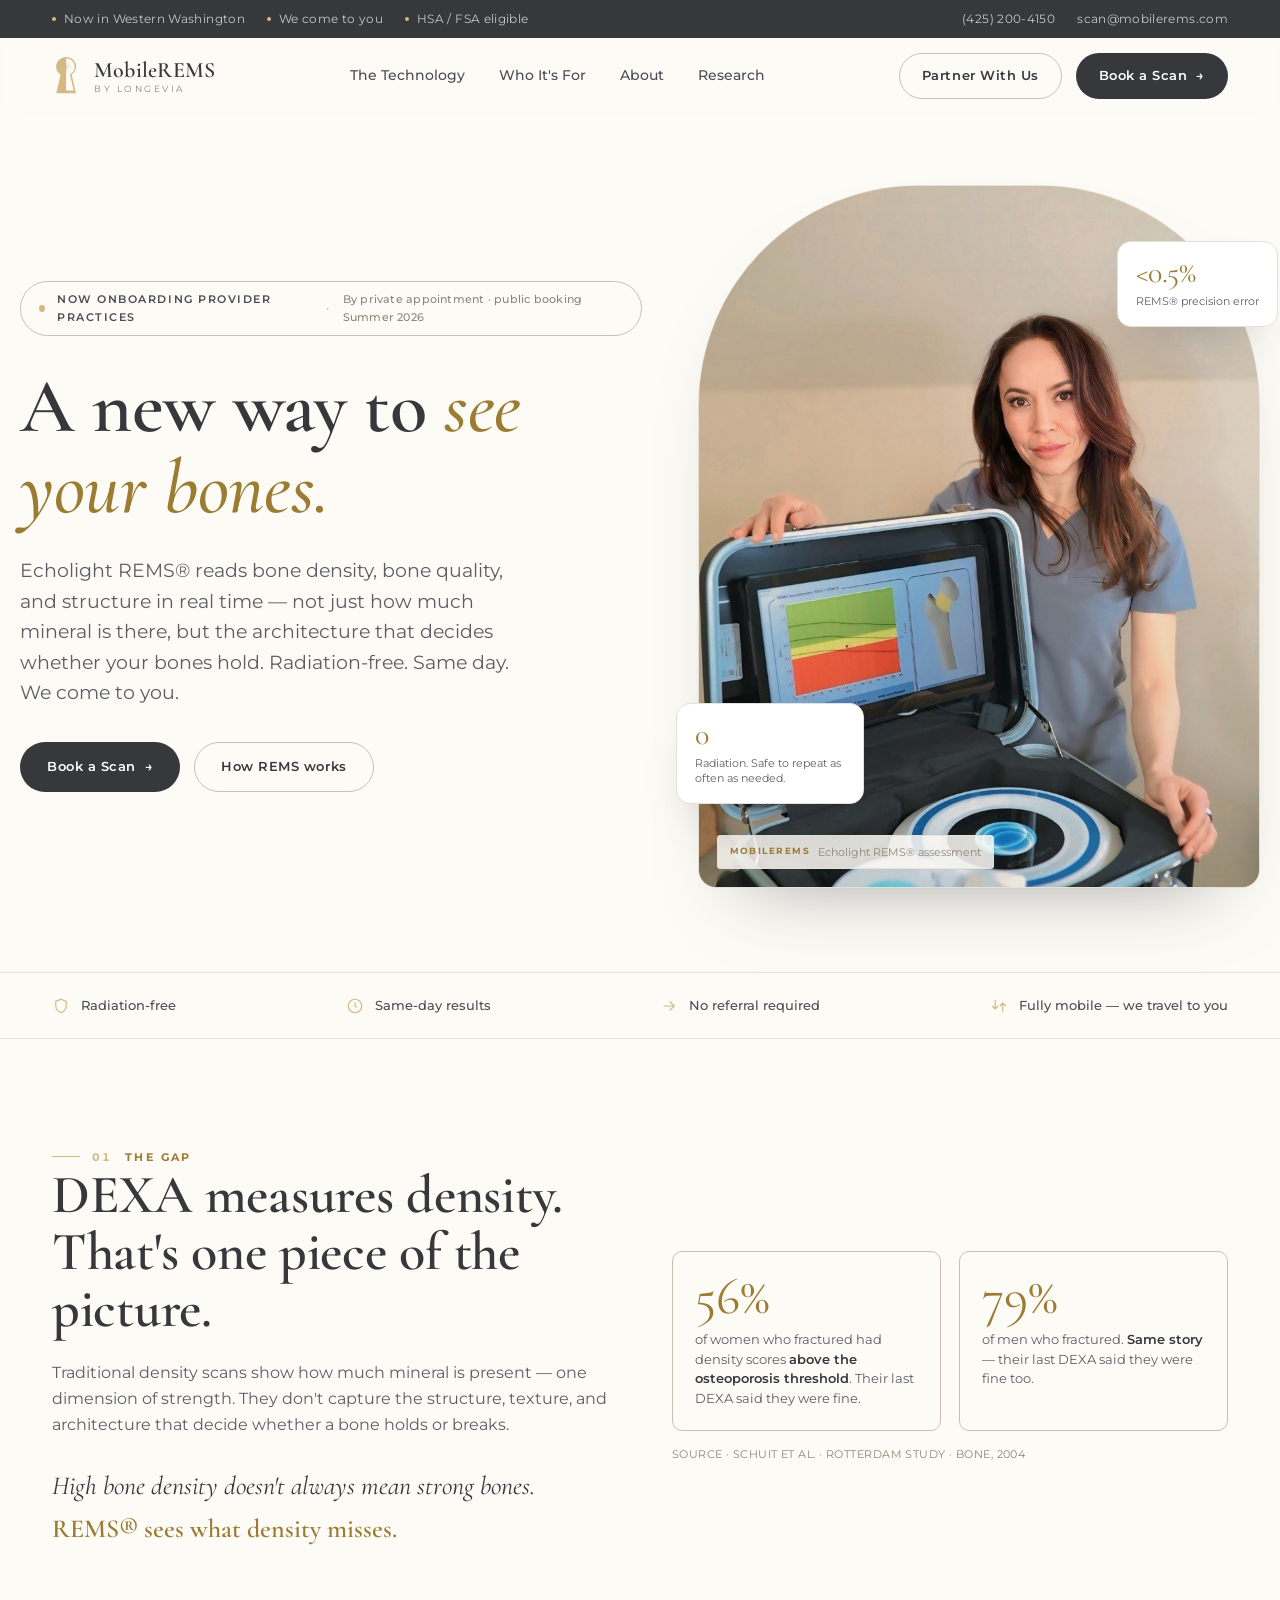
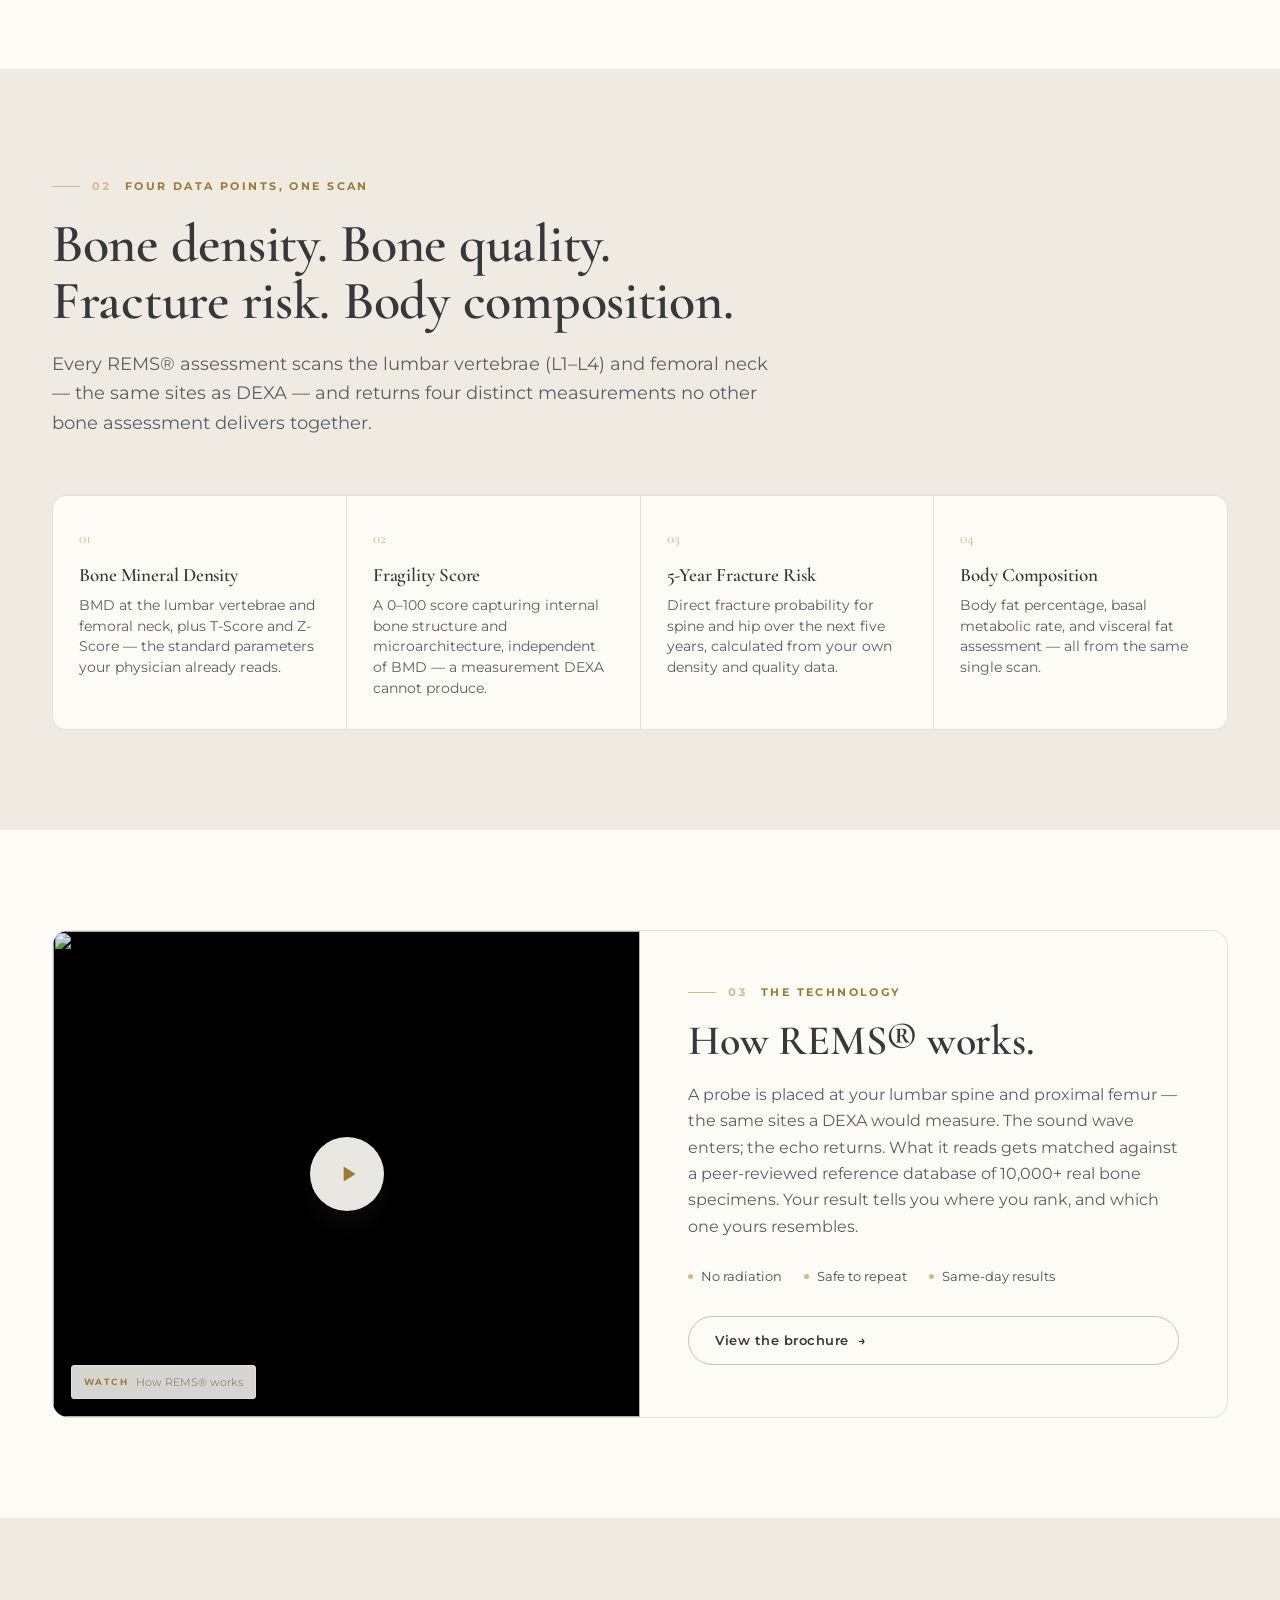
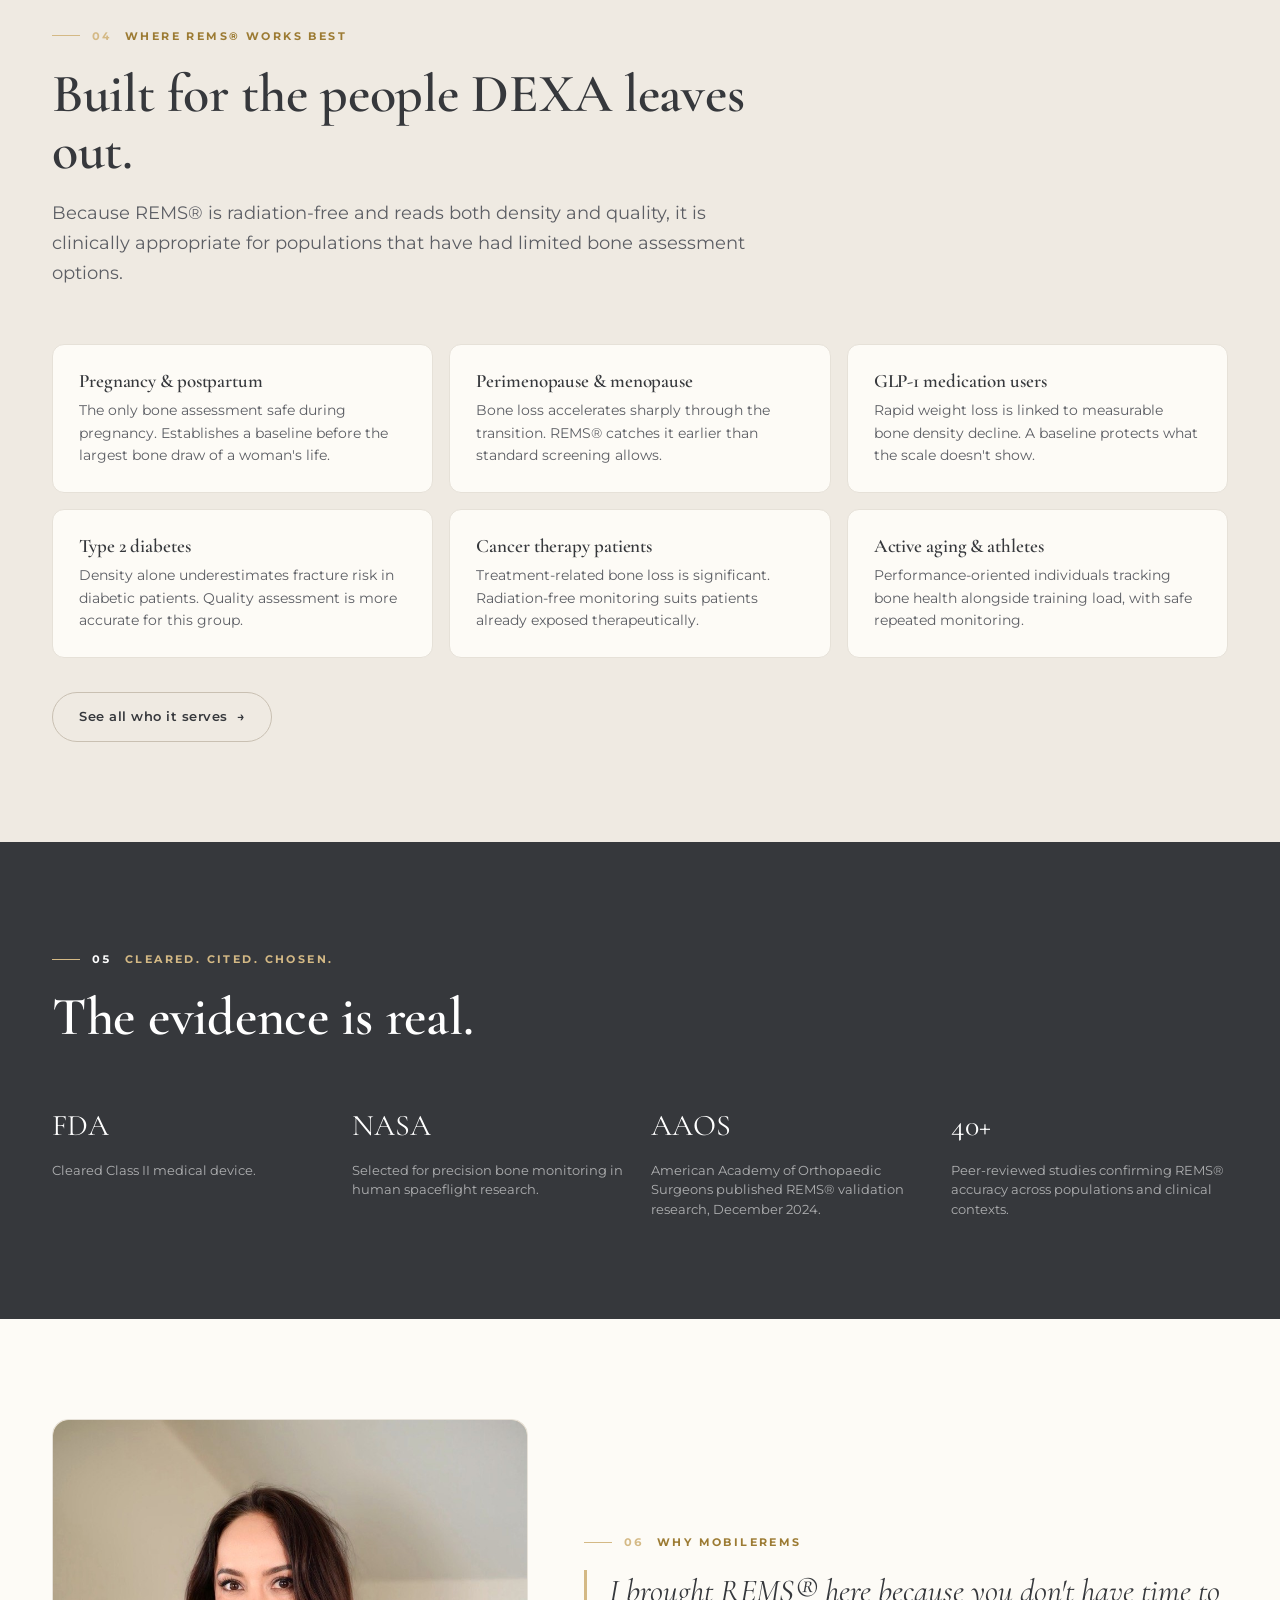
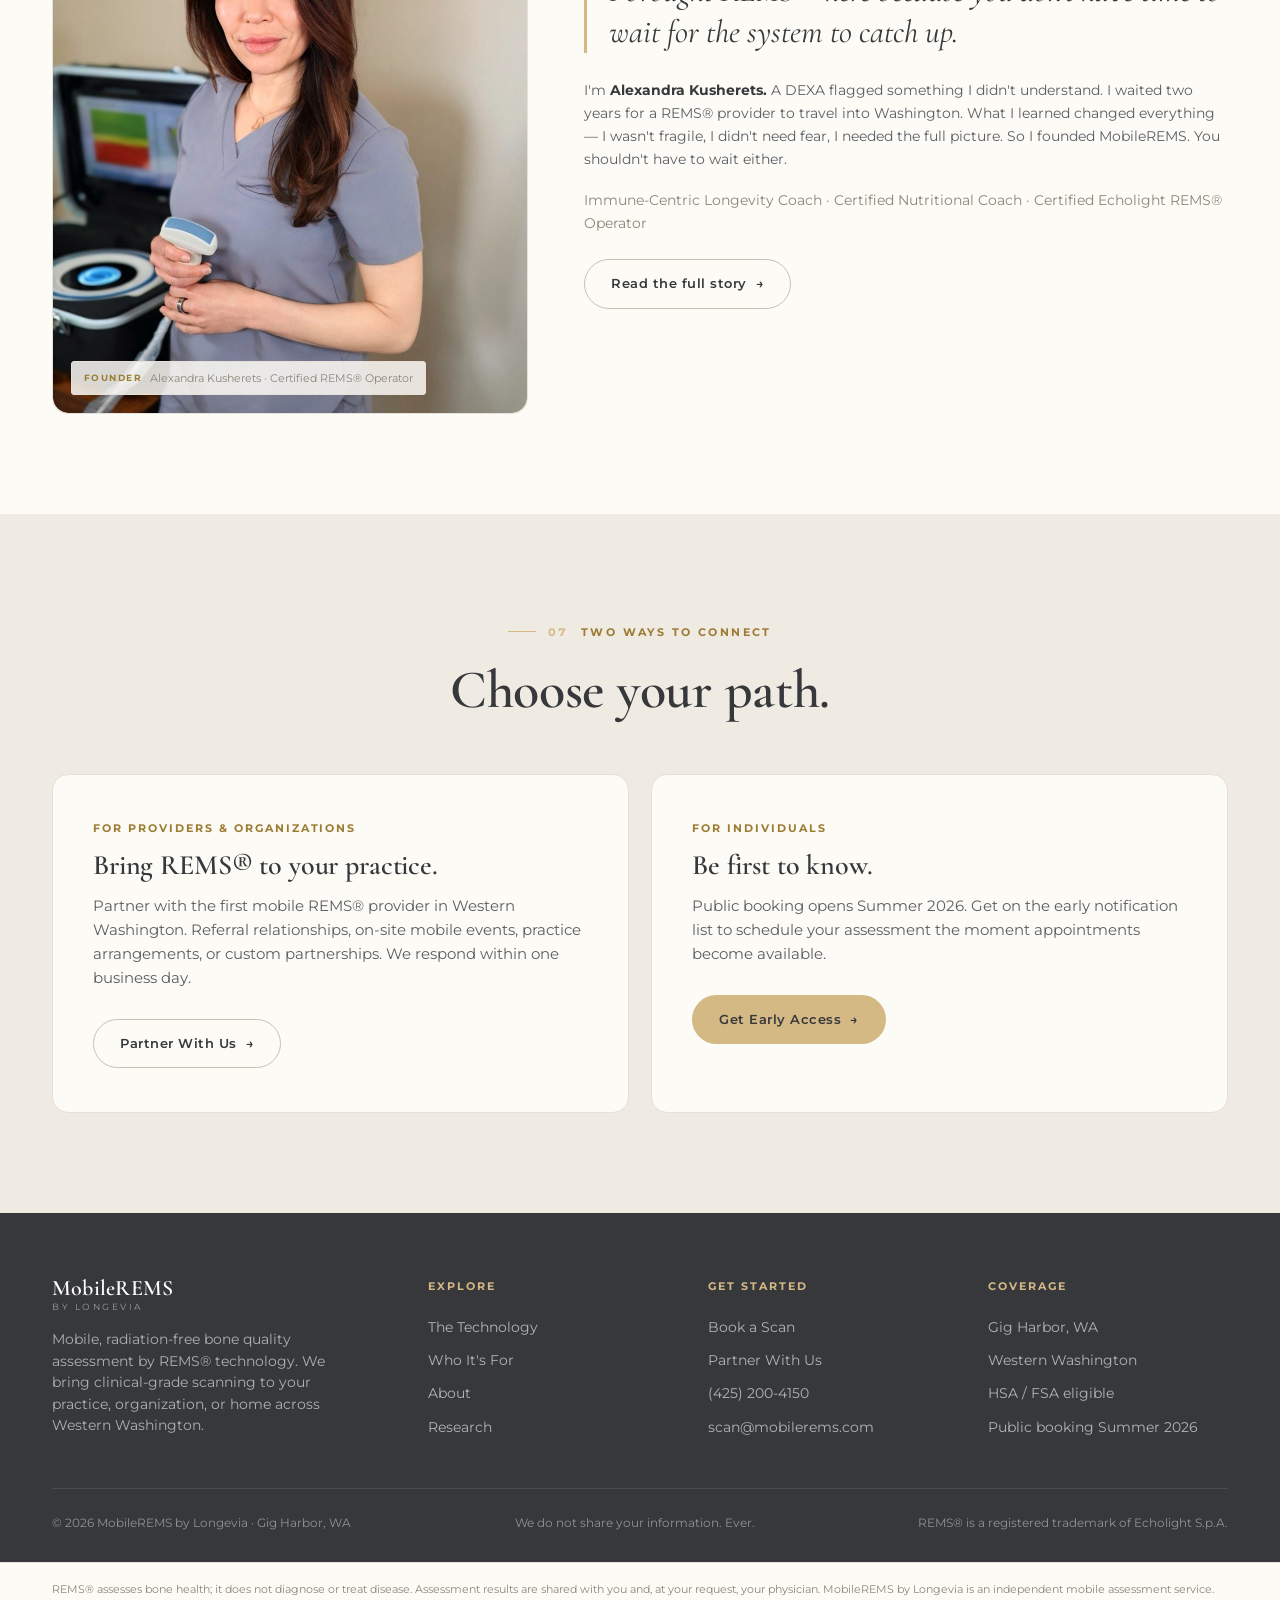
==== index.html @ e227af95 "feat(partners): loading skeleton behind the Ivorey form; assets v15 - partners.html: add a .form-loa" ====
<!DOCTYPE html>
<html lang="en">
<head>
<meta charset="UTF-8">
<meta name="viewport" content="width=device-width, initial-scale=1.0">
<title>MobileREMS by Longevia · Mobile Bone Quality Assessment · Western Washington</title>
<meta name="description" content="Mobile REMS&reg; bone quality assessment. Radiation-free, same-day results, no referral required. We come to your practice, organization, or home in Western Washington.">
<link rel="canonical" href="https://mobilerems.com/">
<meta name="theme-color" content="#FDFBF6">

<meta property="og:type" content="website">
<meta property="og:site_name" content="MobileREMS by Longevia">
<meta property="og:title" content="Know your bones before your bones tell you.">
<meta property="og:description" content="Mobile REMS&reg; bone quality assessment. Radiation-free, same-day results. Western Washington.">
<meta property="og:url" content="https://mobilerems.com/">
<meta property="og:image" content="https://mobilerems.com/og-image.jpg">

<link rel="icon" href="data:image/svg+xml,%3Csvg xmlns='http://www.w3.org/2000/svg' viewBox='0 0 32 32'%3E%3Crect width='32' height='32' rx='6' fill='%23FDFBF6'/%3E%3Cpath d='M16 7a5 5 0 0 0-2.4 9.4L12 25h8l-1.6-8.6A5 5 0 0 0 16 7z' fill='%23D4B985'/%3E%3Ccircle cx='16' cy='12' r='1.6' fill='%23FDFBF6'/%3E%3C/svg%3E">

<link rel="preconnect" href="https://fonts.googleapis.com">
<link rel="preconnect" href="https://fonts.gstatic.com" crossorigin>
<link href="https://fonts.googleapis.com/css2?family=Cormorant+Garamond:ital,wght@0,400;0,500;0,600;0,700;1,400;1,500&family=Montserrat:wght@400;500;600;700&display=swap" rel="stylesheet">

<link rel="stylesheet" href="/assets/css/styles.css?v=15">
</head>
<body>


<!-- TOP BAR -->
<div class="topbar">
  <div class="wrap">
    <div class="topbar-left">
      <span><span class="dot"></span>Now in Western Washington</span>
      <span class="extra"><span class="dot"></span>We come to you</span>
      <span class="extra"><span class="dot"></span>HSA / FSA eligible</span>
    </div>
    <div class="topbar-right">
      <a href="tel:14252004150">(425) 200-4150</a>
      <a href="mailto:scan@mobilerems.com">scan@mobilerems.com</a>
    </div>
  </div>
</div>

<!-- HEADER -->
<header class="site" id="header">
  <div class="wrap nav">
    <a class="brand" href="/" aria-label="MobileREMS by Longevia home">
      <img src="/assets/img/logo-mark.svg" alt="" width="30" height="38" />
      <span class="brand-name"><b>MobileREMS</b><small>by Longevia</small></span>
    </a>

    <nav class="nav-links" aria-label="Primary">
      <a href="/technology">The Technology</a>
      <a href="/who-its-for">Who It's For</a>
      <a href="/about">About</a>
      <a href="/research">Research</a>
    </nav>

    <div class="nav-cta">
      <a class="btn btn-ghost" href="/partners"><span class="lbl-full">Partner With Us</span><span class="lbl-short">Partner</span></a>
      <a class="btn btn-primary" href="/book">Book a Scan <span class="arr">&rarr;</span></a>
      <button class="burger" id="burger" aria-label="Open menu"><span></span></button>
    </div>
  </div>
</header>

<!-- MOBILE DRAWER -->
<div class="drawer" id="drawer">
  <div class="drawer-top">
    <span class="brand-name"><b>MobileREMS</b><small>by Longevia</small></span>
    <button class="drawer-close" id="drawer-close" aria-label="Close menu">&times;</button>
  </div>
  <a class="dl" href="/technology">The Technology</a>
  <a class="dl" href="/who-its-for">Who It's For</a>
  <a class="dl" href="/about">About</a>
  <a class="dl" href="/research">Research</a>
  <a class="btn btn-gold" href="/book">Book a Scan <span class="arr">&rarr;</span></a>
</div>

<!-- HERO -->
<section class="hero">
  <div class="wrap hero-inner">
    <div class="hero-copy">
      <span class="hero-pill">
        <span class="live"></span> Now onboarding provider practices
        <span class="sep">·</span> <span class="soft">By private appointment · public booking Summer 2026</span>
      </span>
      <h1>A new way to <span class="accent">see your bones.</span></h1>
      <p class="hero-lede">Echolight REMS&reg; reads bone density, bone quality, and structure in real time — not just how much mineral is there, but the architecture that decides whether your bones hold. Radiation-free. Same day. We come to you.</p>
      <div class="hero-actions">
        <a class="btn btn-primary" href="/book">Book a Scan <span class="arr">&rarr;</span></a>
        <a class="btn btn-ghost" href="/technology">How REMS works</a>
      </div>
    </div>

    <div class="hero-media">
      <div class="keyframe has-photo">
        <img class="hero-photo" src="/assets/img/founder-hero.jpg" alt="Alexandra Kusherets with the Echolight REMS device" />
        <span class="hero-photo-tone" aria-hidden="true"></span>
        <span class="ph-tag"><b>MobileREMS</b> Echolight REMS&reg; assessment</span>
      </div>
      <div class="hero-float top">
        <div class="n">&lt;0.5%</div>
        <div class="l">REMS&reg; precision error</div>
      </div>
      <div class="hero-float bot">
        <div class="n">0</div>
        <div class="l">Radiation. Safe to repeat as often as needed.</div>
      </div>
    </div>
  </div>
</section>

<!-- TRUST STRIP -->
<div class="trust">
  <div class="wrap">
    <div class="item"><svg viewBox="0 0 24 24" fill="none" stroke="currentColor" stroke-width="1.6"><path d="M12 3l7 3v6c0 4-3 7-7 9-4-2-7-5-7-9V6z"/></svg> Radiation-free</div>
    <div class="item"><svg viewBox="0 0 24 24" fill="none" stroke="currentColor" stroke-width="1.6"><circle cx="12" cy="12" r="9"/><path d="M12 7v5l3 2"/></svg> Same-day results</div>
    <div class="item"><svg viewBox="0 0 24 24" fill="none" stroke="currentColor" stroke-width="1.6"><path d="M5 12h14M13 6l6 6-6 6"/></svg> No referral required</div>
    <div class="item"><svg viewBox="0 0 24 24" fill="none" stroke="currentColor" stroke-width="1.6"><path d="M3 12l4 4 4-4M7 16V4M21 12l-4-4-4 4M17 8v12"/></svg> Fully mobile — we travel to you</div>
  </div>
</div>

<!-- PROBLEM -->
<section class="block">
  <div class="wrap problem-grid">
    <div class="problem-copy">
      <span class="eyebrow"><span class="num">01</span> The gap</span>
      <h2>DEXA measures density. That's one piece of the picture.</h2>
      <p>Traditional density scans show how much mineral is present — one dimension of strength. They don't capture the structure, texture, and architecture that decide whether a bone holds or breaks.</p>
      <p class="kicker">High bone density doesn't always mean strong bones. <b>REMS&reg; sees what density misses.</b></p>
    </div>
    <div>
      <div class="stat-pair">
        <div class="stat-box">
          <div class="big">56%</div>
          <div class="cap">of women who fractured had density scores <strong>above the osteoporosis threshold</strong>. Their last DEXA said they were fine.</div>
        </div>
        <div class="stat-box">
          <div class="big">79%</div>
          <div class="cap">of men who fractured. <strong>Same story</strong> — their last DEXA said they were fine too.</div>
        </div>
      </div>
      <div class="src">Source · Schuit et al. · Rotterdam Study · Bone, 2004</div>
    </div>
  </div>
</section>

<!-- WHAT IT MEASURES -->
<section class="block alt">
  <div class="wrap">
    <div class="sec-head">
      <span class="eyebrow"><span class="num">02</span> Four data points, one scan</span>
      <h2>Bone density. Bone quality. Fracture risk. Body composition.</h2>
      <p>Every REMS&reg; assessment scans the lumbar vertebrae (L1–L4) and femoral neck — the same sites as DEXA — and returns four distinct measurements no other bone assessment delivers together.</p>
    </div>
    <div class="cards">
      <div class="card"><div class="idx">01</div><h3>Bone Mineral Density</h3><p>BMD at the lumbar vertebrae and femoral neck, plus T-Score and Z-Score — the standard parameters your physician already reads.</p></div>
      <div class="card"><div class="idx">02</div><h3>Fragility Score</h3><p>A 0–100 score capturing internal bone structure and microarchitecture, independent of BMD — a measurement DEXA cannot produce.</p></div>
      <div class="card"><div class="idx">03</div><h3>5-Year Fracture Risk</h3><p>Direct fracture probability for spine and hip over the next five years, calculated from your own density and quality data.</p></div>
      <div class="card"><div class="idx">04</div><h3>Body Composition</h3><p>Body fat percentage, basal metabolic rate, and visceral fat assessment — all from the same single scan.</p></div>
    </div>
  </div>
</section>

<!-- HOW IT WORKS TEASER -->
<section class="block">
  <div class="wrap">
    <div class="teaser">
      <div class="media">
        <button class="video-facade" data-yt="JejpUNvq6Co" aria-label="Play: how REMS works (video)">
          <img src="https://i.ytimg.com/vi/JejpUNvq6Co/hqdefault.jpg" alt="" loading="lazy" />
          <span class="vf-play" aria-hidden="true"><svg viewBox="0 0 24 24" fill="currentColor"><path d="M8 5v14l11-7z"/></svg></span>
        </button>
        <span class="ph-tag"><b>Watch</b> How REMS&reg; works</span>
      </div>
      <div class="body">
        <span class="eyebrow"><span class="num">03</span> The technology</span>
        <h2>How REMS&reg; works.</h2>
        <p>A probe is placed at your lumbar spine and proximal femur — the same sites a DEXA would measure. The sound wave enters; the echo returns. What it reads gets matched against a peer-reviewed reference database of 10,000+ real bone specimens. Your result tells you where you rank, and which one yours resembles.</p>
        <div class="feat"><span>No radiation</span><span>Safe to repeat</span><span>Same-day results</span></div>
        <a class="btn btn-ghost" href="/assets/clinical-brief.pdf" target="_blank" rel="noopener">View the brochure <span class="arr">&rarr;</span></a>
      </div>
    </div>
  </div>
</section>

<!-- WHO IT'S FOR TEASER -->
<section class="block alt">
  <div class="wrap">
    <div class="sec-head">
      <span class="eyebrow"><span class="num">04</span> Where REMS&reg; works best</span>
      <h2>Built for the people DEXA leaves out.</h2>
      <p>Because REMS&reg; is radiation-free and reads both density and quality, it is clinically appropriate for populations that have had limited bone assessment options.</p>
    </div>
    <div class="aud-grid">
      <div class="aud"><h3>Pregnancy &amp; postpartum</h3><p>The only bone assessment safe during pregnancy. Establishes a baseline before the largest bone draw of a woman's life.</p></div>
      <div class="aud"><h3>Perimenopause &amp; menopause</h3><p>Bone loss accelerates sharply through the transition. REMS&reg; catches it earlier than standard screening allows.</p></div>
      <div class="aud"><h3>GLP-1 medication users</h3><p>Rapid weight loss is linked to measurable bone density decline. A baseline protects what the scale doesn't show.</p></div>
      <div class="aud"><h3>Type 2 diabetes</h3><p>Density alone underestimates fracture risk in diabetic patients. Quality assessment is more accurate for this group.</p></div>
      <div class="aud"><h3>Cancer therapy patients</h3><p>Treatment-related bone loss is significant. Radiation-free monitoring suits patients already exposed therapeutically.</p></div>
      <div class="aud"><h3>Active aging &amp; athletes</h3><p>Performance-oriented individuals tracking bone health alongside training load, with safe repeated monitoring.</p></div>
    </div>
    <div style="margin-top:34px;"><a class="btn btn-ghost" href="/who-its-for">See all who it serves <span class="arr">&rarr;</span></a></div>
  </div>
</section>

<!-- AUTHORITY -->
<section class="block dark">
  <div class="wrap">
    <div class="sec-head">
      <span class="eyebrow" style="color:var(--gold);"><span class="num" style="color:#fff;">05</span> Cleared. Cited. Chosen.</span>
      <h2>The evidence is real.</h2>
    </div>
    <div class="auth-grid">
      <div class="auth"><div class="label">FDA</div><div class="desc">Cleared Class II medical device.</div></div>
      <div class="auth"><div class="label">NASA</div><div class="desc">Selected for precision bone monitoring in human spaceflight research.</div></div>
      <div class="auth"><div class="label">AAOS</div><div class="desc">American Academy of Orthopaedic Surgeons published REMS&reg; validation research, December 2024.</div></div>
      <div class="auth"><div class="label">40+</div><div class="desc">Peer-reviewed studies confirming REMS&reg; accuracy across populations and clinical contexts.</div></div>
    </div>
  </div>
</section>

<!-- FOUNDER -->
<section class="block">
  <div class="wrap founder">
    <div class="pic">
      <img class="founder-photo" src="/assets/img/founder-probe.jpg" alt="Alexandra Kusherets holding the Echolight REMS probe" loading="lazy" />
      <span class="ph-tag"><b>Founder</b> Alexandra Kusherets &middot; Certified REMS&reg; Operator</span>
    </div>
    <div>
      <span class="eyebrow"><span class="num">06</span> Why MobileREMS</span>
      <blockquote>I brought REMS&reg; here because you don't have time to wait for the system to catch up.</blockquote>
      <p class="who">I'm <b>Alexandra Kusherets.</b> A DEXA flagged something I didn't understand. I waited two years for a REMS&reg; provider to travel into Washington. What I learned changed everything — I wasn't fragile, I didn't need fear, I needed the full picture. So I founded MobileREMS. You shouldn't have to wait either.</p>
      <p class="who" style="margin-top:18px;color:var(--muted);">Immune-Centric Longevity Coach · Certified Nutritional Coach · Certified Echolight REMS&reg; Operator</p>
      <div style="margin-top:24px;"><a class="btn btn-ghost" href="/about">Read the full story <span class="arr">&rarr;</span></a></div>
    </div>
  </div>
</section>

<!-- FINAL CTA -->
<section class="block alt">
  <div class="wrap">
    <div class="sec-head" style="text-align:center;max-width:640px;margin-left:auto;margin-right:auto;">
      <span class="eyebrow" style="justify-content:center;"><span class="num">07</span> Two ways to connect</span>
      <h2>Choose your path.</h2>
    </div>
    <div class="paths">
      <div class="path">
        <div class="pe">For providers &amp; organizations</div>
        <h3>Bring REMS&reg; to your practice.</h3>
        <p>Partner with the first mobile REMS&reg; provider in Western Washington. Referral relationships, on-site mobile events, practice arrangements, or custom partnerships. We respond within one business day.</p>
        <a class="btn btn-ghost" href="/partners">Partner With Us <span class="arr">&rarr;</span></a>
      </div>
      <div class="path">
        <div class="pe">For individuals</div>
        <h3>Be first to know.</h3>
        <p>Public booking opens Summer 2026. Get on the early notification list to schedule your assessment the moment appointments become available.</p>
        <a class="btn btn-gold" href="/book">Get Early Access <span class="arr">&rarr;</span></a>
      </div>
    </div>
  </div>
</section>

<!-- FOOTER -->
<footer class="site">
  <div class="wrap">
    <div class="foot-grid">
      <div>
        <span class="brand-name"><b>MobileREMS</b><small>by Longevia</small></span>
        <p class="foot-blurb">Mobile, radiation-free bone quality assessment by REMS&reg; technology. We bring clinical-grade scanning to your practice, organization, or home across Western Washington.</p>
      </div>
      <div class="foot-col">
        <h4>Explore</h4>
        <a href="/technology">The Technology</a>
        <a href="/who-its-for">Who It's For</a>
        <a href="/about">About</a>
        <a href="/research">Research</a>
      </div>
      <div class="foot-col">
        <h4>Get started</h4>
        <a href="/book">Book a Scan</a>
        <a href="/partners">Partner With Us</a>
        <a href="tel:14252004150">(425) 200-4150</a>
        <a href="mailto:scan@mobilerems.com">scan@mobilerems.com</a>
      </div>
      <div class="foot-col">
        <h4>Coverage</h4>
        <a>Gig Harbor, WA</a>
        <a>Western Washington</a>
        <a>HSA / FSA eligible</a>
        <a>Public booking Summer 2026</a>
      </div>
    </div>
    <div class="foot-bottom">
      <span>© 2026 MobileREMS by Longevia · Gig Harbor, WA</span>
      <span>We do not share your information. Ever.</span>
      <span>REMS® is a registered trademark of Echolight S.p.A.</span>
    </div>
  </div>
</footer>

<div class="disclaimer">
  <div class="wrap">REMS® assesses bone health; it does not diagnose or treat disease. Assessment results are shared with you and, at your request, your physician. MobileREMS by Longevia is an independent mobile assessment service.</div>
</div>

<script src="/assets/js/site.js?v=15"></script>
</body>
</html>
---- assets/css/styles.css ----
:root{
    --bg: #FDFBF6;
    --cream: #EFEAE2;
    --cream-deep: #E7E0D4;
    --charcoal: #4B4D52;
    --ink: #36383C;
    --text: #5C5E64;
    --muted: #8C8678;
    --gold: #D4B985;
    --gold-soft: #D8C9A6;
    --bronze: #9C7B33;
    --rule: #E6E1D8;
    --rule-strong: #C9C0B2;
    --sage: #E8EBE3;
    --clinical: #E5EAF0;

    --max: 1240px;
    --gutter: 32px;
    --serif: "Cormorant Garamond", Georgia, serif;
    --sans: "Proxima Nova", "Montserrat", -apple-system, BlinkMacSystemFont, sans-serif;
    --header-h: 76px;
  }

  *{ box-sizing: border-box; }
  html{ scroll-behavior: smooth; }
  body{
    margin: 0; background: var(--bg); color: var(--text);
    font-family: var(--sans); font-size: 16px; line-height: 1.65;
    -webkit-font-smoothing: antialiased; text-rendering: optimizeLegibility;
  }
  a{ color: inherit; text-decoration: none; }
  img{ display: block; max-width: 100%; }
  .wrap{ max-width: var(--max); margin: 0 auto; padding: 0 var(--gutter); }

  h1,h2,h3{ font-family: var(--serif); color: var(--ink); font-weight: 600; margin: 0; letter-spacing: -0.005em; line-height: 1.06; }
  h1{ font-size: clamp(34px, 6vw, 82px); }
  h2{ font-size: clamp(34px, 4.4vw, 54px); }
  h3{ font-size: 23px; }
  p{ margin: 0 0 18px; }

  .eyebrow{
    display: inline-flex; align-items: center; gap: 12px;
    font-family: var(--sans); font-weight: 700; font-size: 11px;
    letter-spacing: 0.22em; text-transform: uppercase; color: var(--bronze);
  }
  .eyebrow .num{ color: var(--gold); font-variant-numeric: tabular-nums; }
  .eyebrow::before{ content:""; width: 28px; height: 1px; background: var(--gold); display:inline-block; }

  /* ============ BUTTONS ============ */
  .btn{
    display: inline-flex; align-items: center; gap: 9px;
    font-family: var(--sans); font-weight: 600; font-size: 13px;
    letter-spacing: 0.04em; padding: 13px 26px; border-radius: 100px;
    border: 1px solid transparent; cursor: pointer;
    transition: all .2s ease;
  }
  .btn .arr{ transition: transform .2s ease; }
  .btn:hover .arr{ transform: translateX(3px); }
  .btn-primary{ background: var(--ink); color: #fff; }
  .btn-primary:hover{ background: var(--bronze); }
  .btn-ghost{ background: transparent; color: var(--ink); border-color: var(--rule-strong); }
  .btn-ghost:hover{ border-color: var(--ink); }
  .btn-gold{ background: var(--gold); color: var(--ink); }
  .btn-gold:hover{ background: var(--bronze); color: #fff; }

  /* ============ HEADER ============ */
  .topbar{
    background: var(--ink); color: rgba(255,255,255,.72);
    font-size: 12px; letter-spacing: .03em;
  }
  .topbar .wrap{ display: flex; justify-content: space-between; align-items: center; height: 38px; }
  .topbar-left{ display:flex; gap: 22px; align-items:center; }
  .topbar-left span{ display:flex; align-items:center; gap: 8px; }
  .topbar-left .dot{ width: 4px; height:4px; border-radius:50%; background: var(--gold); }
  .topbar-right{ display:flex; gap: 22px; }
  .topbar-right a:hover{ color:#fff; }
  @media (max-width: 860px){ .topbar-left .extra{ display:none; } }
  @media (max-width: 560px){ .topbar{ display:none; } }

  header.site{
    position: sticky; top: 0; z-index: 100;
    background: rgba(253,251,246,.82);
    backdrop-filter: blur(10px);
    border-bottom: 1px solid transparent;
    transition: border-color .25s, box-shadow .25s, background .25s;
  }
  header.site.scrolled{
    border-bottom-color: var(--rule);
    box-shadow: 0 6px 30px -18px rgba(54,56,60,.35);
  }
  .nav{ display: flex; align-items: center; justify-content: space-between; height: var(--header-h); }
  .brand{ display: flex; align-items: center; gap: 12px; }
  .brand svg{ width: 30px; height: 38px; }
  .brand img{ width: 30px; height: 38px; }
  .brand-name{ display:flex; flex-direction: column; line-height: 1; }
  .brand-name b{ font-family: var(--serif); font-weight: 600; font-size: 22px; color: var(--ink); letter-spacing: .01em; }
  .brand-name small{ font-size: 9px; letter-spacing: .28em; text-transform: uppercase; color: var(--muted); margin-top: 3px; }

  .nav-links{ display: flex; gap: 34px; }
  .nav-links a{
    font-size: 14px; font-weight: 500; color: var(--charcoal);
    position: relative; padding: 4px 0; transition: color .15s;
  }
  .nav-links a::after{
    content:""; position:absolute; left:0; bottom:-2px; width:0; height:1.5px;
    background: var(--gold); transition: width .22s ease;
  }
  .nav-links a:hover{ color: var(--ink); }
  .nav-links a:hover::after{ width: 100%; }

  .nav-cta{ display:flex; align-items:center; gap: 14px; }
  .nav-cta .btn{ padding: 11px 22px; }
  /* nav Partner button shows the full label by default; short label only swaps in on small mobile */
  .nav-cta .btn-ghost .lbl-short{ display:none; }

  .burger{ display:none; width: 42px; height: 42px; border:1px solid var(--rule-strong); border-radius: 8px; background: transparent; cursor: pointer; align-items:center; justify-content:center; }
  .burger span{ display:block; width: 18px; height: 1.5px; background: var(--ink); position: relative; }
  .burger span::before, .burger span::after{ content:""; position:absolute; left:0; width:18px; height:1.5px; background: var(--ink); transition: .2s; }
  .burger span::before{ top: -6px; } .burger span::after{ top: 6px; }

  @media (max-width: 1000px){
    .nav-links{ display:none; }
    .burger{ display:flex; }
    .nav-cta .btn-primary{ display:none; }                 /* Book a Scan moves to the drawer */
    .nav-cta .btn-ghost{ display:inline-flex; padding:8px 14px; font-size:12.5px; white-space:nowrap; } /* Partner With Us stays, compact */
  }
  @media (max-width: 380px){
    .nav-cta .btn-ghost{ padding:7px 11px; font-size:11.5px; }
    .nav-cta .btn-ghost .lbl-full{ display:none; }         /* shorten label to "Partner" on the narrowest phones */
    .nav-cta .btn-ghost .lbl-short{ display:inline; }
  }

  /* mobile drawer */
  .drawer{
    position: fixed; inset: 0; z-index: 200; background: var(--bg);
    transform: translateX(100%); transition: transform .3s ease;
    display:flex; flex-direction: column; padding: 24px var(--gutter);
  }
  .drawer.open{ transform: translateX(0); }
  .drawer-top{ display:flex; justify-content:space-between; align-items:center; margin-bottom: 40px; }
  .drawer-close{ width:42px;height:42px;border:1px solid var(--rule-strong);border-radius:8px;background:transparent;font-size:20px;color:var(--ink);cursor:pointer; }
  .drawer a.dl{ font-family: var(--serif); font-size: 32px; color: var(--ink); padding: 14px 0; border-bottom: 1px solid var(--rule); }
  .drawer .btn{ margin-top: 28px; justify-content:center; }

  /* ============ HERO ============ */
  .hero{ position: relative; overflow: hidden; }
  .hero-inner{
    display: grid; grid-template-columns: 1.05fr .95fr; gap: 56px;
    align-items: center; padding: 70px 0 84px; min-height: 72vh;
  }
  .hero-pill{
    display:inline-flex; align-items:center; gap: 12px;
    border: 1px solid var(--rule-strong); border-radius: 100px;
    padding: 8px 18px; font-size: 11px; letter-spacing: .14em; text-transform: uppercase;
    color: var(--charcoal); font-weight: 600; margin-bottom: 30px;
  }
  .hero-pill .live{ width: 7px; height:7px; border-radius:50%; background: var(--gold); box-shadow: 0 0 0 0 rgba(212,185,133,.6); animation: pulse 2.4s infinite; }
  @keyframes pulse{ 0%{box-shadow:0 0 0 0 rgba(212,185,133,.55);} 70%{box-shadow:0 0 0 9px rgba(212,185,133,0);} 100%{box-shadow:0 0 0 0 rgba(212,185,133,0);} }
  .hero-pill .sep{ color: var(--rule-strong); }
  .hero-pill .soft{ text-transform: none; letter-spacing: .02em; font-weight: 500; color: var(--muted); }

  .hero h1 .accent{ color: var(--bronze); font-style: italic; font-weight: 500; }
  .hero-lede{ font-size: 19px; line-height: 1.6; color: var(--text); max-width: 520px; margin: 28px 0 34px; }
  .hero-actions{ display:flex; gap: 14px; flex-wrap: wrap; align-items:center; }
  .hero-actions .tiny{ font-size: 12px; color: var(--muted); margin-left: 4px; }

  /* keyhole media */
  .hero-media{ position: relative; aspect-ratio: 4/5; }
  .keyframe{
    position:absolute; inset:0; border-radius: 220px 220px 18px 18px;
    overflow:hidden;
    background: radial-gradient(120% 80% at 50% 12%, #F6F1E8, var(--cream) 55%, var(--cream-deep));
    border: 1px solid var(--rule);
    box-shadow: 0 40px 80px -50px rgba(54,56,60,.5);
  }
  .keyframe::after{
    content:""; position:absolute; inset:0;
    background-image:url("data:image/svg+xml,%3Csvg xmlns='http://www.w3.org/2000/svg' viewBox='0 0 80 80'%3E%3Cfilter id='n'%3E%3CfeTurbulence type='fractalNoise' baseFrequency='0.9' numOctaves='2'/%3E%3C/filter%3E%3Crect width='80' height='80' filter='url(%23n)' opacity='0.5'/%3E%3C/svg%3E");
    opacity:.05; mix-blend-mode:multiply;
  }
  .keyframe img{ width:100%; height:100%; object-fit:cover; }
  /* founder photo hero */
  .keyframe.has-photo{
    box-shadow:
      0 40px 80px -50px rgba(54,56,60,.5),
      inset 0 0 0 1px rgba(212,185,133,.55),
      inset 0 0 70px -24px rgba(212,185,133,.45);
  }
  .keyframe .hero-photo{ width:100%; height:100%; object-fit:cover; object-position:50% 42%; display:block; }
  .hero-photo-tone{
    position:absolute; inset:0; z-index:2; pointer-events:none;
    background:linear-gradient(180deg, rgba(212,185,133,.05), rgba(54,56,60,.10));
    mix-blend-mode:multiply;
  }
  /* radiofrequency rings + keyhole watermark inside */
  .rf{ position:absolute; inset:0; display:flex; align-items:center; justify-content:center; }
  .rf svg{ width: 62%; opacity: .9; }
  .ph-tag{
    position:absolute; left: 18px; bottom: 18px; z-index: 3;
    display:inline-flex; align-items:center; gap:8px;
    background: rgba(253,251,246,.85); border:1px solid var(--rule); border-radius: 3px;
    padding: 7px 12px; font-size: 11px; color: var(--muted);
  }
  .ph-tag b{ color: var(--bronze); font-size: 9px; letter-spacing:.16em; text-transform:uppercase; font-weight: 700; }

  .hero-float{
    position:absolute; z-index: 4; background:#fff; border:1px solid var(--rule);
    border-radius: 14px; padding: 16px 18px; box-shadow: 0 24px 50px -30px rgba(54,56,60,.5);
  }
  .hero-float .n{ font-family: var(--serif); font-size: 30px; color: var(--bronze); line-height: 1; }
  .hero-float .l{ font-size: 11px; color: var(--text); margin-top: 6px; max-width: 150px; line-height: 1.4; }
  .hero-float.top{ top: 8%; right: -18px; }
  .hero-float.bot{ bottom: 12%; left: -22px; }

  @media (max-width: 980px){
    .hero-inner{ grid-template-columns: 1fr; gap: 44px; padding: 36px var(--gutter) 48px; min-height: 0; }
    .hero-media{ max-width: 420px; margin: 0 auto; width: 100%; }
    .hero-float.top{ right: 6px; } .hero-float.bot{ left: 6px; }
  }

  /* ============ TRUST STRIP ============ */
  .trust{ border-top: 1px solid var(--rule); border-bottom: 1px solid var(--rule); background: var(--bg); }
  .trust .wrap{ display:flex; justify-content: space-between; gap: 24px; padding: 22px var(--gutter); flex-wrap: wrap; }
  .trust .item{ display:flex; align-items:center; gap: 11px; font-size: 13px; font-weight: 500; color: var(--charcoal); }
  .trust .item svg{ width: 18px; height:18px; color: var(--gold); flex-shrink:0; }

  /* ============ SECTION ============ */
  section.block{ padding: 100px 0; }
  section.alt{ background: var(--cream); }
  section.dark{ background: var(--ink); color: rgba(255,255,255,.78); }
  section.dark h2, section.dark h3{ color: #fff; }
  .sec-head{ max-width: 720px; margin-bottom: 56px; }
  .sec-head h2{ margin: 20px 0 0; }
  .sec-head p{ margin-top: 20px; font-size: 18px; }

  /* problem split */
  .problem-grid{ display:grid; grid-template-columns: 1fr 1fr; gap: 64px; align-items:center; }
  .stat-pair{ display:grid; grid-template-columns: 1fr 1fr; gap: 18px; margin: 6px 0 14px; }
  .stat-box{ border:1px solid var(--rule-strong); border-radius: 10px; padding: 22px; background: var(--bg); }
  .stat-box .big{ font-family: var(--serif); font-size: 52px; color: var(--bronze); line-height: .9; }
  .stat-box .cap{ font-size: 13px; color: var(--text); margin-top: 10px; line-height: 1.5; }
  .stat-box .cap strong{ color: var(--ink); font-weight: 600; }
  .src{ font-size: 11px; letter-spacing: .04em; text-transform: uppercase; color: var(--muted); }
  .problem-copy h2{ margin-bottom: 22px; }
  .problem-copy .kicker{ font-family: var(--serif); font-size: 26px; font-style: italic; color: var(--ink); margin-top: 26px; }
  .problem-copy .kicker b{ color: var(--bronze); font-style: normal; font-weight: 600; }
  @media (max-width: 920px){ .problem-grid{ grid-template-columns: 1fr; gap: 40px; } }

  /* feature cards */
  .cards{ display:grid; grid-template-columns: repeat(4, 1fr); gap: 1px; background: var(--rule); border:1px solid var(--rule); border-radius: 14px; overflow: hidden; }
  .card{ background: var(--bg); padding: 30px 26px; }
  .card .idx{ font-family: var(--serif); font-size: 15px; color: var(--gold); }
  .card h3{ font-size: 19px; margin: 14px 0 10px; }
  .card p{ font-size: 13.5px; color: var(--text); margin: 0; line-height: 1.55; }
  section.dark .card{ background: #3F4146; }
  section.dark .card p{ color: rgba(255,255,255,.66); }
  @media (max-width: 920px){ .cards{ grid-template-columns: 1fr 1fr; } }
  @media (max-width: 560px){ .cards{ grid-template-columns: 1fr; } }

  /* teaser two-up */
  .teaser{ display:grid; grid-template-columns: 1fr 1fr; gap: 0; border:1px solid var(--rule); border-radius: 16px; overflow:hidden; }
  .teaser .media{ position:relative; min-height: 360px; background: radial-gradient(120% 90% at 30% 10%, #F4EFE6, var(--cream) 60%, var(--cream-deep)); }
  .teaser .media .rf{ opacity:.5; }
  .teaser .body{ padding: 52px 48px; display:flex; flex-direction:column; justify-content:center; }
  .teaser .body h2{ font-size: clamp(30px,3.4vw,42px); margin: 18px 0 18px; }
  .teaser .body .feat{ display:flex; gap: 22px; flex-wrap:wrap; margin: 8px 0 28px; }
  .teaser .body .feat span{ font-size: 13px; color: var(--charcoal); display:flex; align-items:center; gap:8px; }
  .teaser .body .feat span::before{ content:""; width:5px;height:5px;border-radius:50%;background:var(--gold); }
  @media (max-width: 920px){ .teaser{ grid-template-columns: 1fr; } .teaser .media{ min-height: 240px; } .teaser .body{ padding: 40px 28px; } }

  /* audience teaser grid */
  .aud-grid{ display:grid; grid-template-columns: repeat(3,1fr); gap: 16px; }
  .aud{ border:1px solid var(--rule); border-radius: 12px; padding: 26px; background: var(--bg); transition: .2s; }
  .aud:hover{ border-color: var(--gold); transform: translateY(-3px); }
  .aud h3{ font-size: 19px; margin-bottom: 8px; }
  .aud p{ font-size: 13.5px; color: var(--text); margin: 0; }
  @media (max-width: 920px){ .aud-grid{ grid-template-columns: 1fr 1fr; } }
  @media (max-width: 560px){ .aud-grid{ grid-template-columns: 1fr; } }

  /* authority */
  .auth-grid{ display:grid; grid-template-columns: repeat(4,1fr); gap: 22px; }
  .auth{ text-align:left; }
  .auth .label{ font-family: var(--serif); font-size: 30px; color:#fff; }
  .auth .desc{ font-size: 13px; color: rgba(255,255,255,.6); margin-top: 10px; line-height: 1.5; }
  @media (max-width: 720px){ .auth-grid{ grid-template-columns: 1fr 1fr; gap: 28px; } }

  /* founder */
  .founder{ display:grid; grid-template-columns: .85fr 1.15fr; gap: 56px; align-items:center; }
  .founder .pic{ position:relative; aspect-ratio: 4/5; border-radius: 16px; overflow:hidden; background: radial-gradient(120% 90% at 40% 10%, #F4EFE6, var(--cream) 60%, var(--cream-deep)); border:1px solid var(--rule); box-shadow: inset 0 0 0 1px rgba(212,185,133,.45); }
  .founder .pic .founder-photo, .about-b2c .pic .founder-photo{ position:absolute; inset:0; width:100%; height:100%; object-fit:cover; object-position:50% 28%; display:block; border-radius:inherit; }
  .founder blockquote{ font-family: var(--serif); font-size: clamp(24px,2.6vw,32px); font-style: italic; color: var(--ink); line-height: 1.3; margin: 18px 0 26px; border-left: 3px solid var(--gold); padding-left: 22px; }
  .founder .who{ font-size: 14px; color: var(--text); }
  .founder .who b{ color: var(--ink); }
  @media (max-width: 920px){ .founder{ grid-template-columns: 1fr; gap: 36px; } .founder .pic{ max-width: 360px; } }

  /* video facade (founder block — poster + click-to-load YouTube) */
  /* Poster is the YouTube auto thumb; if it ever letterboxes badly, swap the
     <img> src to /assets/img/founder-hero.jpg (vertical, on-brand). */
  .video-facade{ position:absolute; inset:0; width:100%; height:100%; padding:0; border:0; cursor:pointer; background:#000; border-radius:inherit; overflow:hidden; display:block; }
  .video-facade img{ width:100%; height:100%; object-fit:cover; display:block; opacity:.92; transition:opacity .2s ease; }
  .video-facade:hover img{ opacity:1; }
  .video-facade .vf-play{ position:absolute; left:50%; top:50%; transform:translate(-50%,-50%); width:74px; height:74px; border-radius:50%; background:rgba(253,251,246,.92); display:flex; align-items:center; justify-content:center; box-shadow:0 18px 40px -18px rgba(54,56,60,.6); transition:transform .2s ease; }
  .video-facade:hover .vf-play{ transform:translate(-50%,-50%) scale(1.06); }
  .video-facade .vf-play svg{ width:26px; height:26px; margin-left:3px; color:var(--bronze); }
  .vf-iframe{ position:absolute; inset:0; width:100%; height:100%; border:0; border-radius:inherit; }

  /* about page — B2C/B2B split */
  .about-split{ display:grid; grid-template-columns:1fr 1fr; gap:48px; align-items:start; }
  .about-b2c .pic{ position:relative; aspect-ratio:4/5; border-radius:16px; overflow:hidden; background:radial-gradient(120% 90% at 40% 10%, #F4EFE6, var(--cream) 60%, var(--cream-deep)); border:1px solid var(--rule); box-shadow: inset 0 0 0 1px rgba(212,185,133,.45); margin-bottom:4px; }
  .about-b2c blockquote{ font-family:var(--serif); font-size:clamp(22px,2.4vw,28px); font-style:italic; color:var(--ink); line-height:1.3; margin:14px 0 12px; border-left:3px solid var(--gold); padding-left:20px; }
  .about-b2c .who{ font-size:14.5px; color:var(--text); }
  .about-b2c .who b{ color:var(--ink); }
  .about-b2b{ background:var(--bg); border:1px solid var(--rule); border-radius:16px; padding:30px 30px 28px; box-shadow:0 18px 44px -34px rgba(54,56,60,.5); position:sticky; top:96px; }
  .about-b2b h3{ margin:12px 0 12px; }
  .about-b2b p{ font-size:14.5px; line-height:1.6; color:var(--text); margin:0 0 14px; }
  .about-b2b .lead-actions{ margin-top:18px; flex-wrap:wrap; gap:10px; }
  @media (max-width:980px){
    .about-split{ grid-template-columns:1fr; gap:32px; }
    .about-b2b{ position:static; }
  }

  /* final cta paths */
  .paths{ display:grid; grid-template-columns: 1fr 1fr; gap: 22px; }
  .path{ border:1px solid var(--rule); border-radius: 16px; padding: 44px 40px; background: var(--bg); }
  .path .pe{ font-size: 11px; letter-spacing:.18em; text-transform:uppercase; color: var(--bronze); font-weight:700; }
  .path h3{ font-size: 28px; margin: 14px 0 14px; }
  .path p{ font-size: 14.5px; color: var(--text); }
  .path .btn{ margin-top: 10px; }
  @media (max-width: 760px){ .paths{ grid-template-columns: 1fr; } }

  /* footer */
  footer.site{ background: var(--ink); color: rgba(255,255,255,.6); padding: 64px 0 30px; }
  .foot-grid{ display:grid; grid-template-columns: 1.4fr 1fr 1fr 1fr; gap: 40px; padding-bottom: 44px; border-bottom: 1px solid rgba(255,255,255,.1); }
  footer .brand-name b{ color:#fff; } footer .brand-name small{ color: rgba(255,255,255,.5); }
  .foot-col h4{ font-family: var(--sans); font-size: 11px; letter-spacing:.18em; text-transform:uppercase; color: var(--gold); margin: 0 0 16px; }
  .foot-col a{ display:block; font-size: 14px; color: rgba(255,255,255,.62); padding: 5px 0; }
  .foot-col a:hover{ color:#fff; }
  .foot-blurb{ font-size: 13.5px; line-height: 1.6; margin: 18px 0 0; max-width: 280px; }
  .foot-bottom{ display:flex; justify-content:space-between; gap: 16px; flex-wrap:wrap; padding-top: 24px; font-size: 12px; color: rgba(255,255,255,.45); }
  @media (max-width: 860px){ .foot-grid{ grid-template-columns: 1fr 1fr; gap: 32px; } }
  @media (max-width: 480px){ .foot-grid{ grid-template-columns: 1fr; } }

  .disclaimer{ background: var(--bg); border-top:1px solid var(--rule); }
  .disclaimer .wrap{ padding: 18px var(--gutter); font-size: 11px; color: var(--muted); line-height: 1.6; }

  /* ============ PAGE HERO (inner pages) ============ */
  .page-hero{ background: var(--cream); border-bottom: 1px solid var(--rule); }
  .page-hero .wrap{ padding: 64px var(--gutter) 56px; max-width: 900px; }
  .page-hero .eyebrow{ margin-bottom: 22px; }
  .page-hero h1{ font-size: clamp(40px, 5vw, 64px); margin: 0 0 22px; }
  .page-hero p{ font-size: 19px; line-height: 1.6; color: var(--text); max-width: 660px; margin: 0; }
  .page-hero .crumbs{ font-size: 12px; letter-spacing:.06em; color: var(--muted); margin-bottom: 24px; text-transform: uppercase; }
  .page-hero .crumbs a{ color: var(--bronze); }

  /* ============ PROVIDER HERO (partners split) ============ */
  .provider-hero{ background: var(--cream); border-bottom: 1px solid var(--rule); }
  .provider-hero-grid{
    display:grid; grid-template-columns: 1fr 1.15fr; gap: 44px; align-items:start;
    padding: 56px var(--gutter) 56px;
  }
  .provider-hero-copy .crumbs{ font-size:12px; letter-spacing:.06em; color:var(--muted); margin-bottom:20px; text-transform:uppercase; }
  .provider-hero-copy .crumbs a{ color:var(--bronze); }
  .provider-hero-copy .eyebrow{ margin-bottom:18px; }
  .provider-hero-copy h1{ font-size:clamp(32px,3.6vw,52px); margin:0 0 20px; }
  .provider-hero-copy p{ font-size:16px; line-height:1.6; color:var(--text); margin:0 0 14px; }
  .provider-hero-form .form-card{ margin:0; }
  .provider-hero-form .form-card.wide{ max-width:none; }
  @media (max-width:980px){
    .provider-hero-grid{ grid-template-columns:1fr; gap:36px; padding:40px var(--gutter); }
  }
  @media (max-width:560px){
    .provider-hero-grid{ padding:32px var(--gutter); gap:28px; }
    .provider-hero-copy h1{ font-size:30px; }
    .provider-hero-form .form-card.wide{ padding:18px; }
  }

  /* ============ PROSE / SPLIT ============ */
  .split{ display:grid; grid-template-columns: 1fr 1fr; gap: 60px; align-items:center; }
  .split.media-right{ grid-template-columns: 1.05fr .95fr; }
  .split .prose p{ font-size: 16.5px; color: var(--text); }
  .split .media-ph{ position:relative; aspect-ratio: 4/3; border-radius: 14px; overflow:hidden; background: radial-gradient(120% 90% at 35% 10%, #F4EFE6, var(--cream) 60%, var(--cream-deep)); border:1px solid var(--rule); }
  .split .media-ph .rf{ opacity:.5; }
  @media (max-width: 920px){ .split, .split.media-right{ grid-template-columns: 1fr; gap: 36px; } }

  .feat-inline{ display:flex; gap: 26px; flex-wrap:wrap; margin: 22px 0 0; }
  .feat-inline span{ font-size: 13px; color: var(--charcoal); display:flex; align-items:center; gap:8px; font-weight:500; }
  .feat-inline span::before{ content:""; width:6px;height:6px;border-radius:50%;background:var(--gold); }

  /* ============ BENEFITS (3-col, up to 9) ============ */
  .ben-grid{ display:grid; grid-template-columns: repeat(3,1fr); gap: 1px; background: var(--rule); border:1px solid var(--rule); border-radius:14px; overflow:hidden; }
  .ben{ background: var(--bg); padding: 30px 28px; }
  .ben .ic{ width:34px;height:34px;color:var(--gold);margin-bottom:16px; }
  .ben h3{ font-size:19px; margin:0 0 10px; }
  .ben p{ font-size:13.5px; color:var(--text); margin:0; line-height:1.55; }
  @media (max-width: 900px){ .ben-grid{ grid-template-columns: 1fr 1fr; } }
  @media (max-width: 560px){ .ben-grid{ grid-template-columns: 1fr; } }

  /* ============ COMPARISON TABLE ============ */
  .cmp{ border:1px solid var(--rule); border-radius:14px; overflow:hidden; }
  .cmp-row{ display:grid; grid-template-columns: 1.2fr 1fr 1fr; }
  .cmp-row + .cmp-row{ border-top:1px solid var(--rule); }
  .cmp-row > div{ padding: 20px 24px; font-size: 14px; }
  .cmp-row .lbl{ font-weight:600; color: var(--ink); background: var(--bg); }
  .cmp-row .dexa{ color: var(--muted); background: var(--bg); }
  .cmp-row .rems{ color: var(--ink); background: #FAF6EE; border-left:2px solid var(--gold); }
  .cmp-head > div{ font-family: var(--sans); font-weight:700; font-size:12px; letter-spacing:.12em; text-transform:uppercase; }
  .cmp-head .rems{ color: var(--bronze); }
  .cmp-head .dexa{ color: var(--muted); }
  @media (max-width: 720px){ .cmp-row{ grid-template-columns: 1fr; } .cmp-row > div{ padding:14px 20px; } .cmp-row .lbl{ padding-bottom:4px; } .cmp-head{ display:none; } .cmp-row .dexa::before{ content:"DEXA — "; font-weight:700; color:var(--muted); } .cmp-row .rems::before{ content:"REMS\00ae  — "; font-weight:700; color:var(--bronze); } }

  /* ============ VERTICALS (partners) ============ */
  .verts{ display:grid; grid-template-columns: repeat(3,1fr); gap: 20px; }
  .vert{ border:1px solid var(--rule); border-radius:14px; padding: 36px 30px; background: var(--bg); }
  .vert .pe{ font-size:11px; letter-spacing:.16em; text-transform:uppercase; color:var(--bronze); font-weight:700; }
  .vert h3{ font-size:24px; margin:14px 0 8px; }
  .vert .tag{ font-family: var(--serif); font-style:italic; font-size:18px; color:var(--ink); margin-bottom:18px; }
  .vert ul{ margin:0; padding:0; list-style:none; }
  .vert li{ font-size:13.5px; color:var(--text); line-height:1.5; padding:10px 0 10px 20px; position:relative; border-top:1px solid var(--rule); }
  .vert li::before{ content:""; position:absolute; left:0; top:16px; width:6px;height:6px;border-radius:50%;background:var(--gold); }
  @media (max-width: 920px){ .verts{ grid-template-columns:1fr; } }

  /* ============ FORMS ============ */
  .form-card{ max-width: 620px; border:1px solid var(--rule); border-radius:16px; padding: 44px; background: var(--bg); }
  .form-card.wide{ max-width: 760px; }
  .hp-field{ position:absolute; left:-9999px; }
  .field{ margin-bottom: 18px; }
  .field label{ display:block; font-size:13px; font-weight:600; color:var(--ink); margin-bottom:7px; }
  .field .req{ color: var(--bronze); }
  .field input, .field select, .field textarea{
    width:100%; font-family: var(--sans); font-size:15px; color:var(--ink);
    padding:12px 14px; border:1px solid var(--rule-strong); border-radius:8px; background:#fff;
    transition: border-color .15s;
  }
  .field input:focus, .field select:focus, .field textarea:focus{ outline:none; border-color: var(--gold); }
  .field textarea{ resize:vertical; min-height:84px; }
  .form-row{ display:grid; grid-template-columns:1fr 1fr; gap:16px; }
  @media (max-width:560px){ .form-row{ grid-template-columns:1fr; } }
  .form-submit{ width:100%; justify-content:center; margin-top:6px; padding:15px; font-size:14px; }
  .form-privacy{ font-size:12px; color:var(--muted); text-align:center; margin:14px 0 0; }
  .form-success{ text-align:center; padding:20px 4px; }
  .form-success .mark{ width:60px;height:60px;margin:0 auto 22px;border-radius:50%;display:flex;align-items:center;justify-content:center;color:var(--bronze);background:radial-gradient(circle at 50% 40%,#F4ECDB,var(--cream));border:1px solid var(--gold); }
  .form-error{ font-size:13px;color:#9a3b2e;background:#F7EAE6;border:1px solid #E4C4BC;border-radius:8px;padding:11px 14px;margin:0 0 16px; }

  /* ============ YOUTUBE ============ */
  .videos{ display:grid; grid-template-columns:1fr 1fr; gap:22px; }
  .video{ position:relative; aspect-ratio:16/9; border-radius:14px; overflow:hidden; border:1px solid var(--rule); background:#000; }
  .video iframe{ width:100%; height:100%; border:0; }
  @media (max-width:720px){ .videos{ grid-template-columns:1fr; } }

  /* ============ RESEARCH LIST ============ */
  .pub-list{ border:1px solid var(--rule); border-radius:14px; overflow:hidden; }
  .pub{ display:block; padding:22px 26px; background:var(--bg); }
  .pub + .pub{ border-top:1px solid var(--rule); }
  .pub:hover{ background:#FAF6EE; }
  .pub .au{ font-weight:600; color:var(--ink); font-size:15px; }
  .pub .ti{ color:var(--text); font-size:14px; }
  .pub .jr{ font-style:italic; color:var(--muted); font-size:13px; }
  .research-empty{ border:1px dashed var(--rule-strong); border-radius:14px; padding:40px; text-align:center; color:var(--muted); font-size:14px; background:var(--bg); }

  /* ============ BRAND BLOCK (about) ============ */
  .brandblock{ background: var(--cream); border-radius:16px; padding:48px; display:grid; grid-template-columns:auto 1fr; gap:40px; align-items:center; }
  .brandblock .mark{ width:150px;height:auto;flex-shrink:0; }
  .brandblock h3{ font-size:28px; margin:0 0 14px; }
  .brandblock p{ font-size:15.5px; color:var(--text); margin:0 0 12px; }
  @media (max-width:680px){ .brandblock{ grid-template-columns:1fr; padding:32px; gap:24px; text-align:center; } .brandblock .mark{ margin:0 auto; } }

  /* ============ DOWNLOAD CTA ============ */
  .dl-cta{ display:flex; align-items:center; justify-content:space-between; gap:24px; flex-wrap:wrap; border:1px solid var(--rule); border-radius:14px; padding:28px 34px; background:var(--bg); }
  .dl-cta .t{ font-family:var(--serif); font-size:22px; color:var(--ink); }
  .dl-cta .s{ font-size:13.5px; color:var(--muted); margin-top:4px; }

  /* active nav state */
  .nav-links a.active{ color: var(--ink); }
  .nav-links a.active::after{ width:100%; }

  /* page utilities */
  .lead-actions{ display:flex; gap:14px; flex-wrap:wrap; margin-top:30px; }
  .center-narrow{ max-width:680px; margin:0 auto; text-align:center; }

/* Ivorey / GoHighLevel embedded forms */
.ghl-embed{display:block;width:100%;border:none;background:transparent;}
.form-card .ghl-embed{min-height:480px;}
.form-card.wide .ghl-embed{min-height:620px;}

/* loading skeleton behind the Ivorey form (hidden once it loads) */
.form-card.is-loading{ position:relative; }
.form-card .ghl-embed{ position:relative; z-index:2; background:transparent; }
.form-loading{
  position:absolute; inset:0; z-index:1; padding:8px 4px;
  display:flex; flex-direction:column; gap:22px; justify-content:flex-start;
  pointer-events:none;
}
.form-loading .fl-row{ display:flex; flex-direction:column; gap:10px; }
.form-loading .fl-label{ width:38%; height:12px; border-radius:4px; }
.form-loading .fl-input{ width:100%; height:44px; border-radius:8px; }
.form-loading .fl-label, .form-loading .fl-input{
  background:linear-gradient(90deg, var(--cream) 25%, #f3eee4 37%, var(--cream) 63%);
  background-size:400% 100%; animation:flShimmer 1.4s ease infinite;
}
.form-loading .fl-note{ margin-top:6px; font-size:13px; color:var(--muted); text-align:center; }
@keyframes flShimmer{ 0%{ background-position:100% 0; } 100%{ background-position:0 0; } }
.form-card:not(.is-loading) .form-loading{ display:none; }
@media (prefers-reduced-motion: reduce){ .form-loading .fl-label,.form-loading .fl-input{ animation:none; } }

/* credentials panel (provider hero, left column) */
.cred-panel{
  margin-top:30px; padding:22px 24px;
  background:var(--bg); border:1px solid var(--rule); border-radius:14px;
  box-shadow:0 18px 44px -34px rgba(54,56,60,.5);
}
.cred-panel .cred-title{
  margin:0 0 14px; font-size:11px; letter-spacing:.16em; text-transform:uppercase; color:var(--bronze);
}
.cred-list{ list-style:none; margin:0; padding:0; display:grid; gap:11px; }
.cred-list li{ display:flex; align-items:flex-start; gap:11px; font-size:14.5px; line-height:1.4; color:var(--ink); }
.cred-list svg{ flex:0 0 auto; width:18px; height:18px; margin-top:1px; color:var(--gold); }
.cred-list b{ font-weight:600; }
@media (max-width:560px){ .cred-panel{ padding:18px 18px; } .cred-list li{ font-size:14px; } }

/* ============================================================
   Mobile polish (audit). Phone-first refinements.
   ============================================================ */
@media (max-width:560px){
  :root{ --gutter:20px; }
  section.block{ padding:56px 0; }
  .sec-head{ margin-bottom:36px; }
  .page-hero .wrap{ padding:40px var(--gutter) 36px; }
  .form-card, .form-card.wide{ padding:22px; }
  .hero-float{ position:static; display:inline-block; margin:10px 8px 0 0; }
}
@media (max-width:480px){
  .hero-float{ display:none; }
}
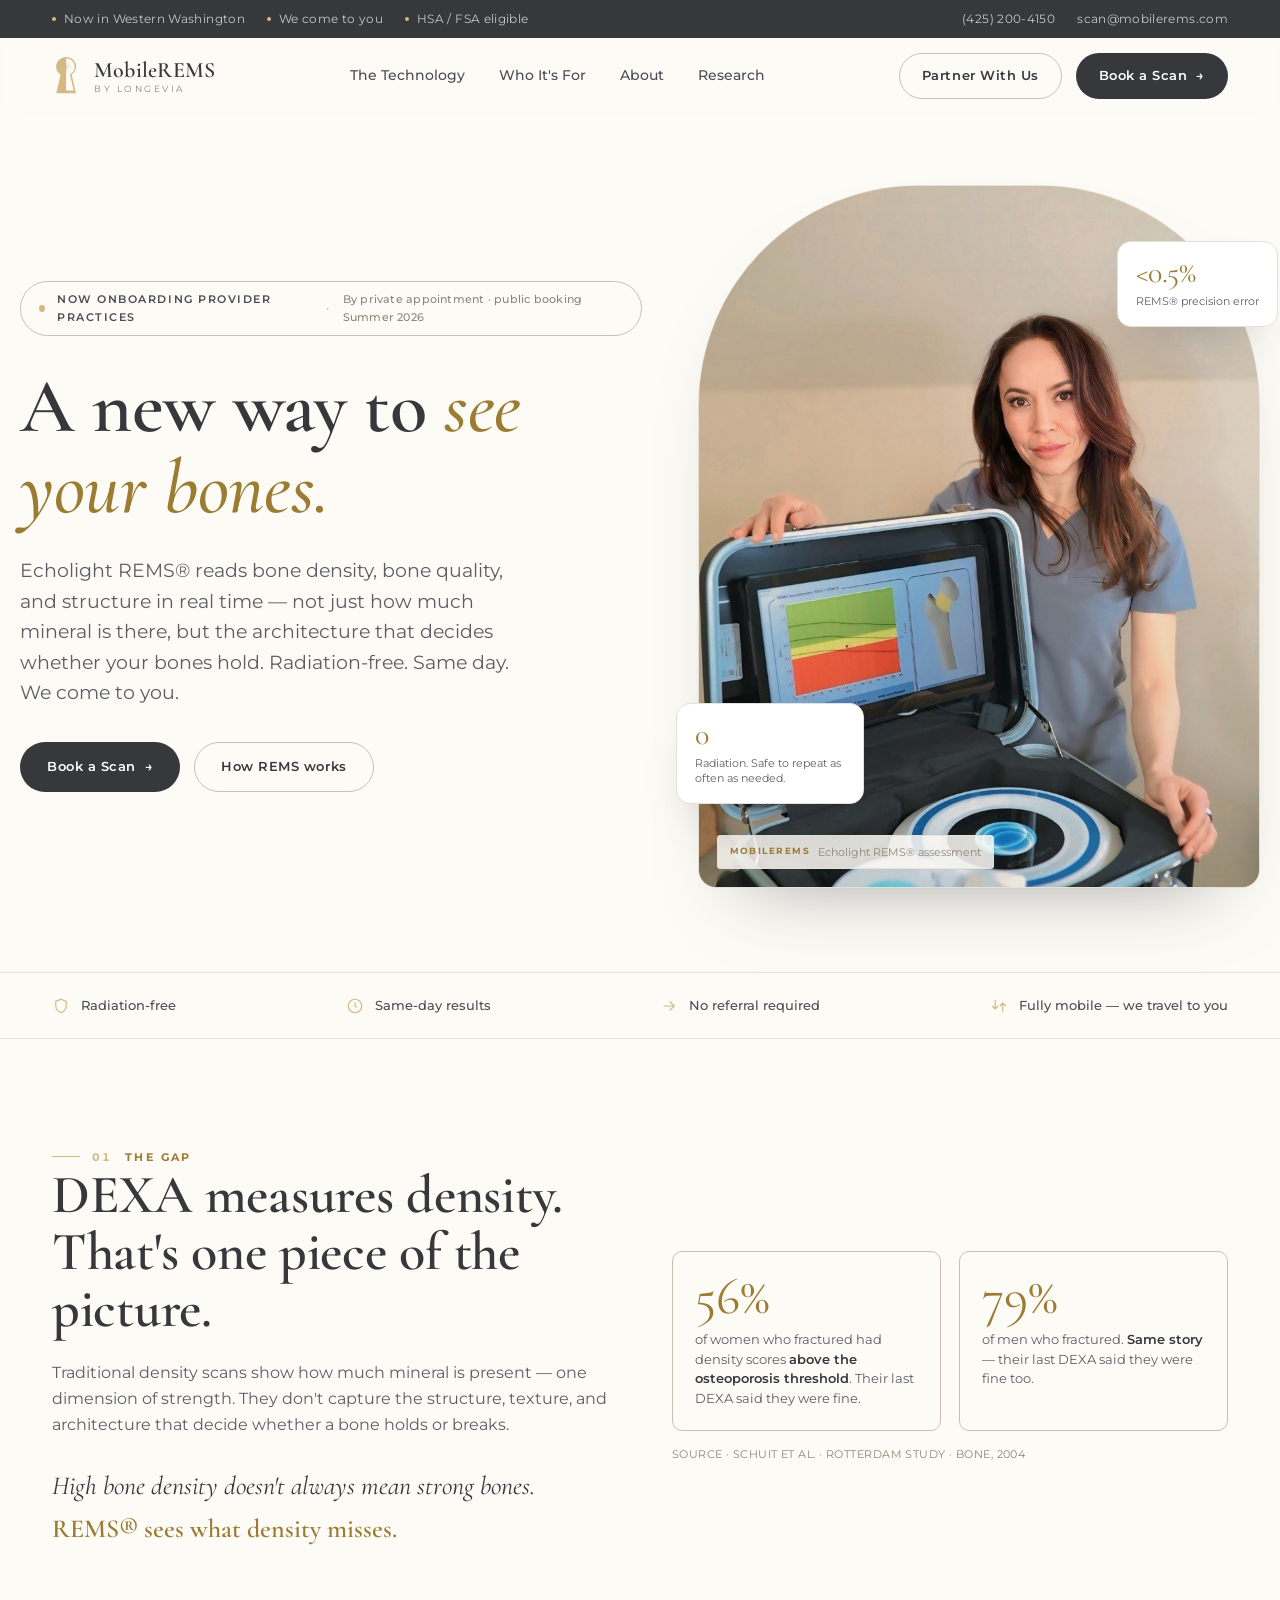
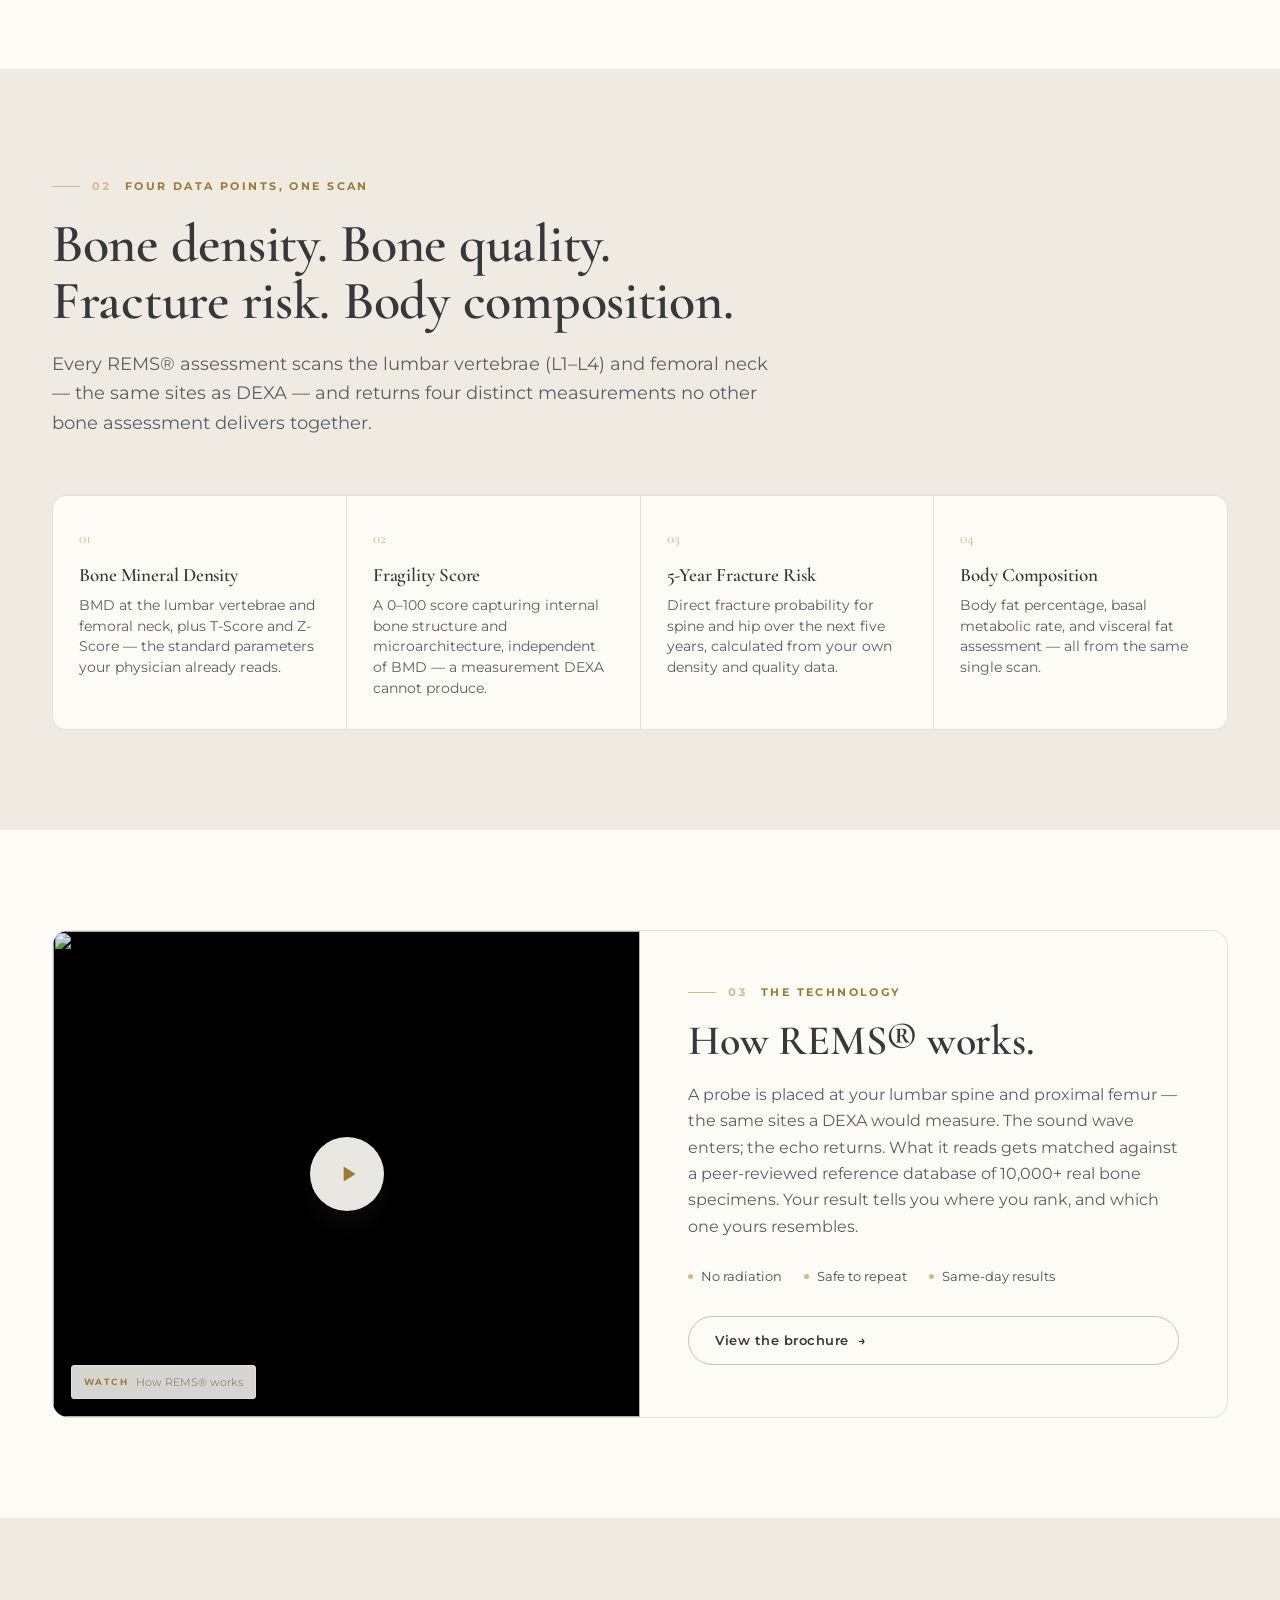
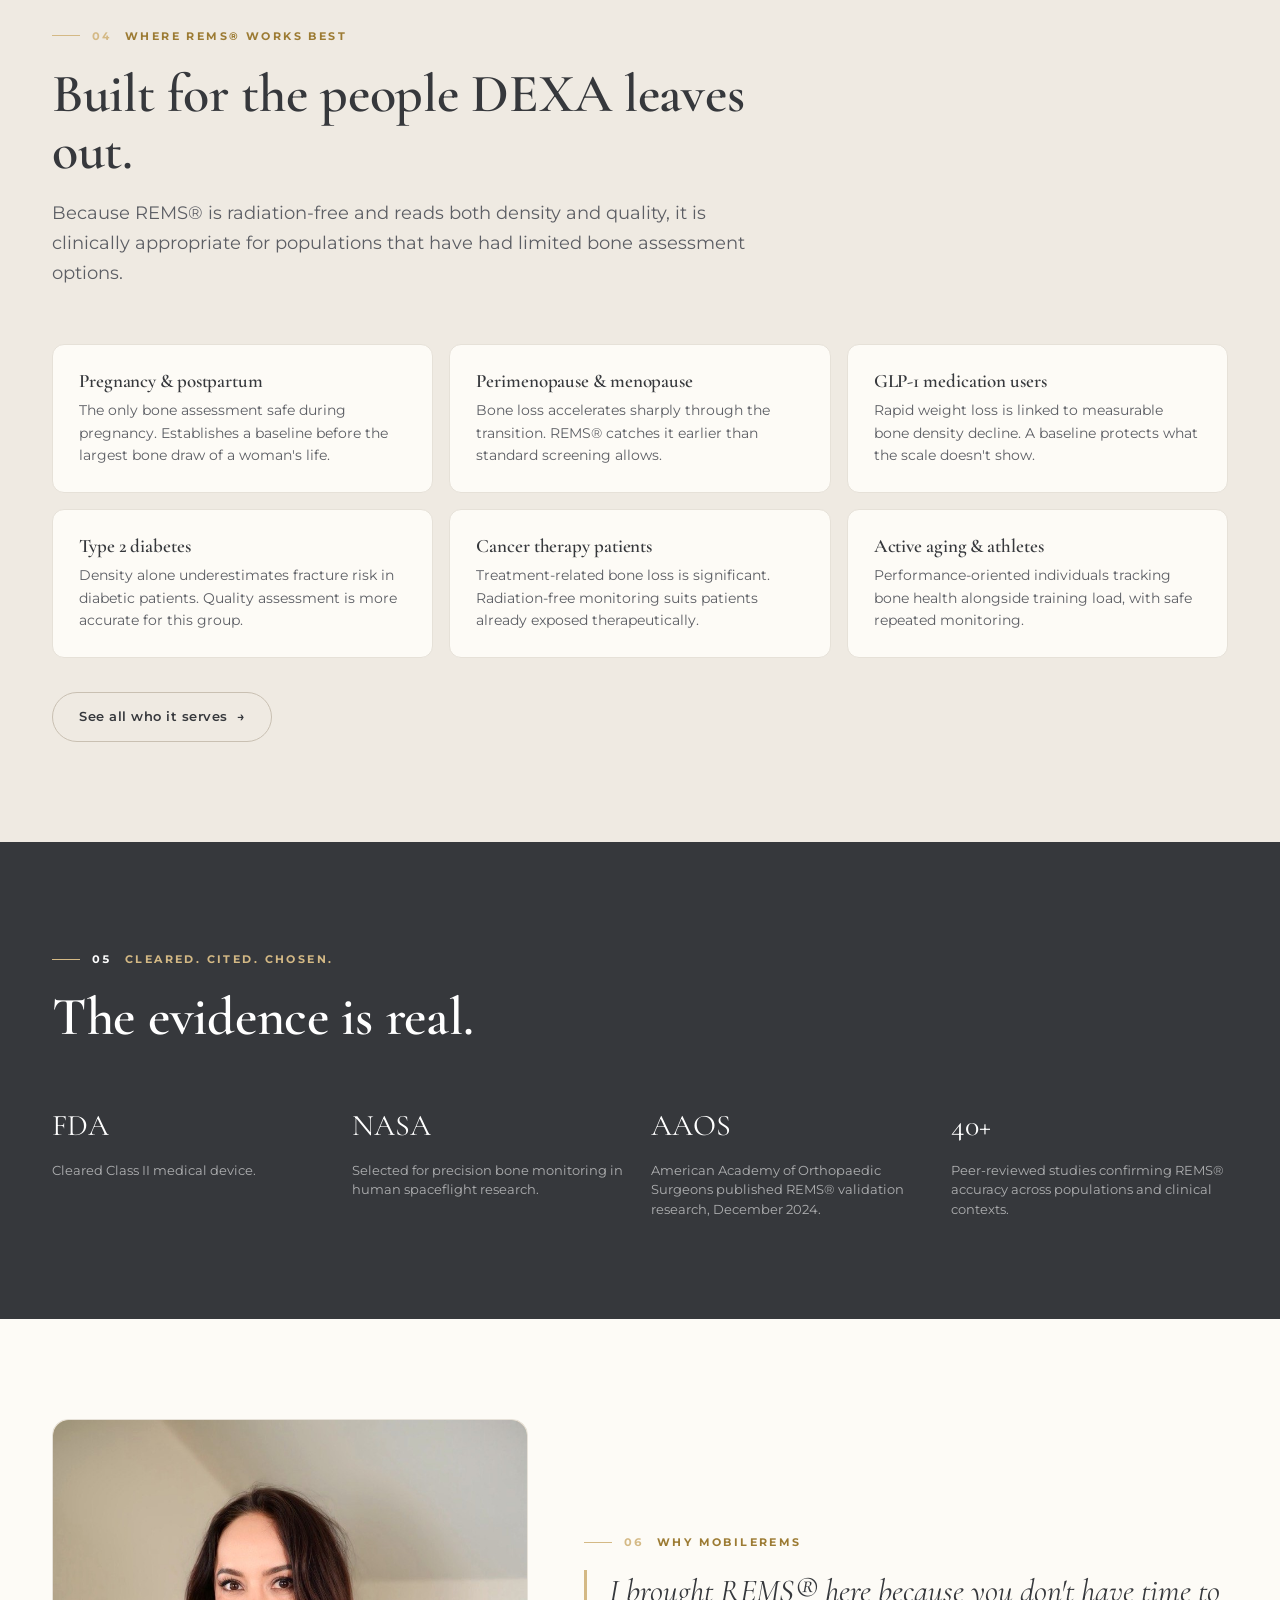
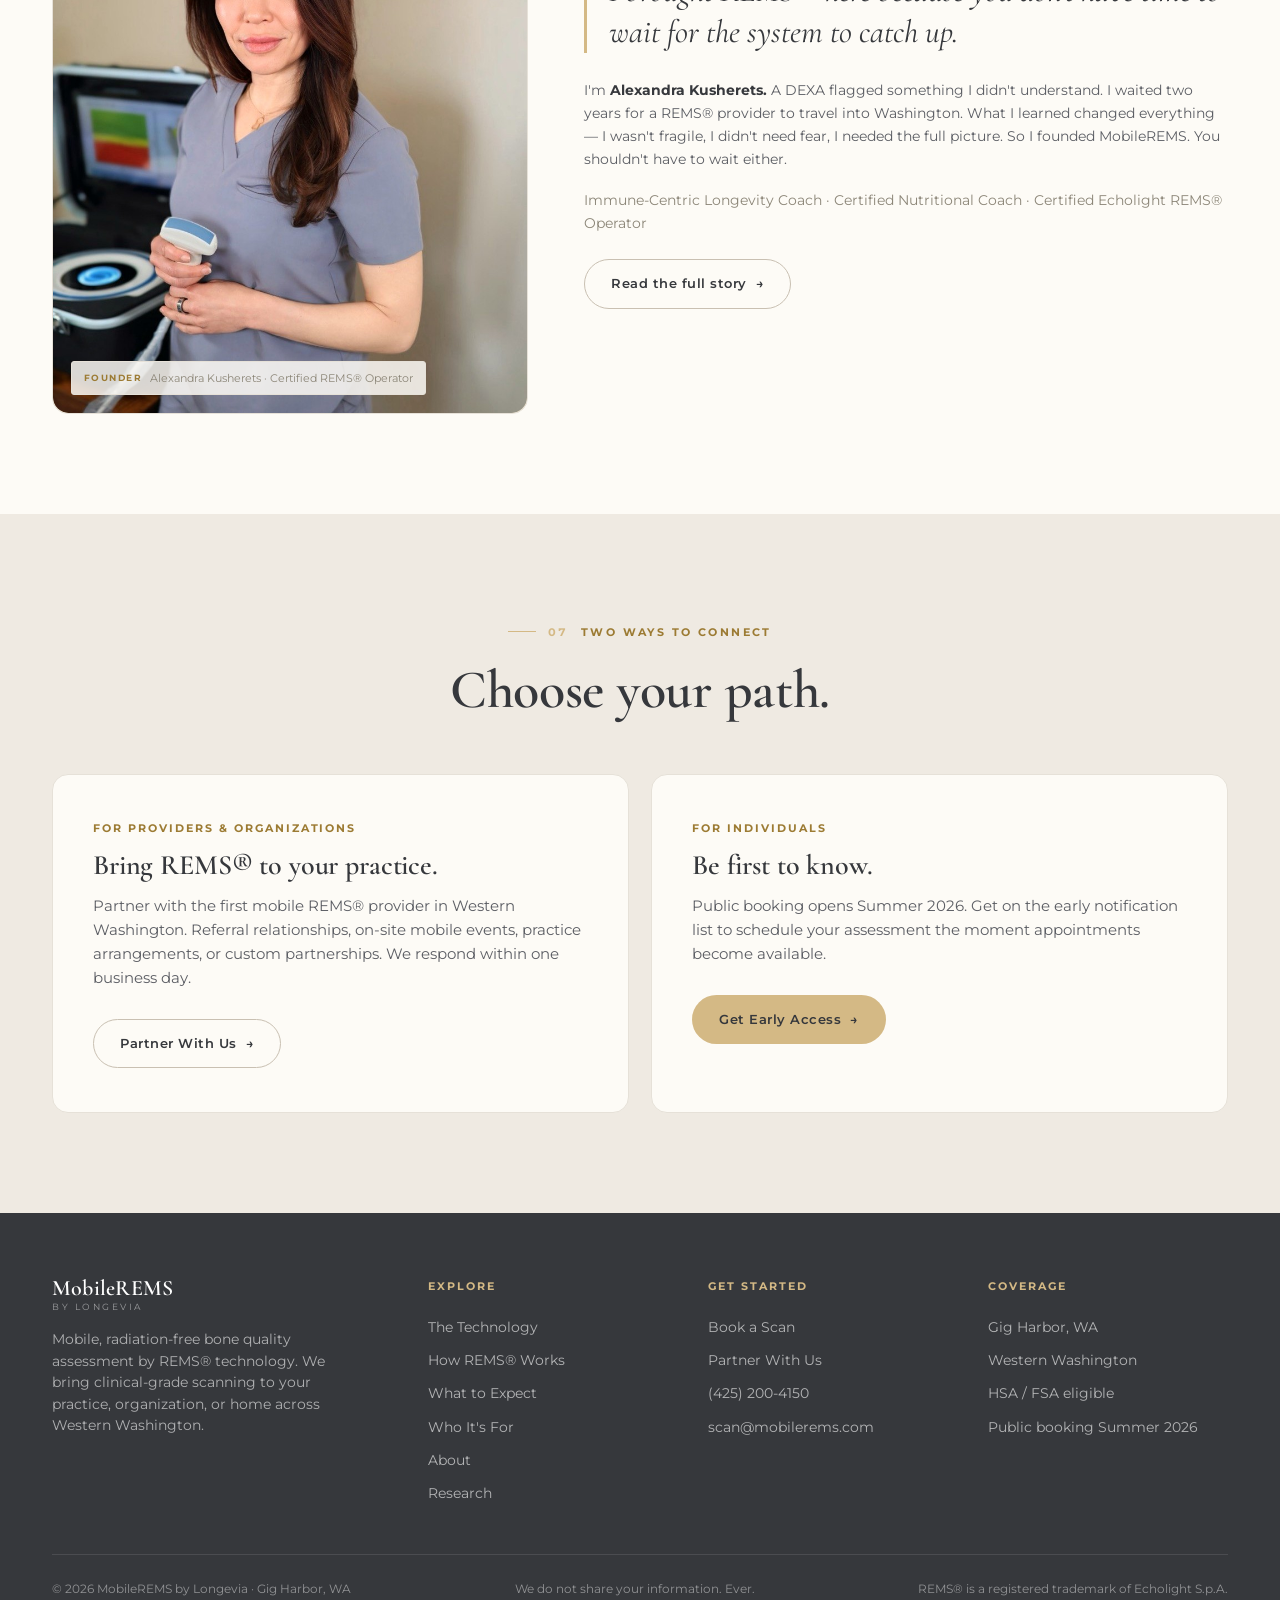
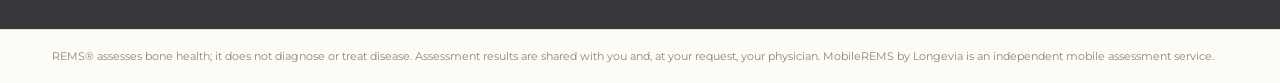
==== commit b6244750: "feat(learn): technology hub + how-rems-works + what-to-expect pages + clinical reference PDF; assets" ====
--- a/index.html
+++ b/index.html
@@ -21,7 +21,7 @@
 <link rel="preconnect" href="https://fonts.gstatic.com" crossorigin>
 <link href="https://fonts.googleapis.com/css2?family=Cormorant+Garamond:ital,wght@0,400;0,500;0,600;0,700;1,400;1,500&family=Montserrat:wght@400;500;600;700&display=swap" rel="stylesheet">
 
-<link rel="stylesheet" href="/assets/css/styles.css?v=15">
+<link rel="stylesheet" href="/assets/css/styles.css?v=16">
 </head>
 <body>
 
@@ -273,6 +273,8 @@
       <div class="foot-col">
         <h4>Explore</h4>
         <a href="/technology">The Technology</a>
+        <a href="/how-rems-works">How REMS&reg; Works</a>
+        <a href="/what-to-expect">What to Expect</a>
         <a href="/who-its-for">Who It's For</a>
         <a href="/about">About</a>
         <a href="/research">Research</a>
@@ -293,9 +295,9 @@
       </div>
     </div>
     <div class="foot-bottom">
-      <span>© 2026 MobileREMS by Longevia · Gig Harbor, WA</span>
+      <span>&copy; 2026 MobileREMS by Longevia &middot; Gig Harbor, WA</span>
       <span>We do not share your information. Ever.</span>
-      <span>REMS® is a registered trademark of Echolight S.p.A.</span>
+      <span>REMS&reg; is a registered trademark of Echolight S.p.A.</span>
     </div>
   </div>
 </footer>
@@ -304,6 +306,6 @@
   <div class="wrap">REMS® assesses bone health; it does not diagnose or treat disease. Assessment results are shared with you and, at your request, your physician. MobileREMS by Longevia is an independent mobile assessment service.</div>
 </div>
 
-<script src="/assets/js/site.js?v=15"></script>
+<script src="/assets/js/site.js?v=16"></script>
 </body>
 </html>
--- a/assets/css/styles.css
+++ b/assets/css/styles.css
@@ -468,6 +468,29 @@
   .dl-cta{ display:flex; align-items:center; justify-content:space-between; gap:24px; flex-wrap:wrap; border:1px solid var(--rule); border-radius:14px; padding:28px 34px; background:var(--bg); }
   .dl-cta .t{ font-family:var(--serif); font-size:22px; color:var(--ink); }
   .dl-cta .s{ font-size:13.5px; color:var(--muted); margin-top:4px; }
+
+  /* ============ LEARN CLUSTER ============ */
+  /* two-up "what REMS reads" (technology hub) */
+  .duo{ display:grid; grid-template-columns:1fr 1fr; gap:1px; background:var(--rule); border:1px solid var(--rule); border-radius:14px; overflow:hidden; }
+  .duo .card{ background:var(--bg); padding:30px 26px; }
+  @media (max-width:560px){ .duo{ grid-template-columns:1fr; } }
+
+  /* numbered steps (how-rems-works) */
+  .step-list{ display:grid; gap:1px; background:var(--rule); border:1px solid var(--rule); border-radius:14px; overflow:hidden; }
+  .step{ background:var(--bg); padding:30px 32px; display:grid; grid-template-columns:auto 1fr; gap:26px; align-items:start; }
+  .step-n{ font-family:var(--serif); font-size:42px; color:var(--gold); line-height:1; }
+  .step-body h3{ font-size:20px; margin:0 0 10px; }
+  .step-lead{ font-size:15px; color:var(--ink); margin:0 0 16px; line-height:1.6; }
+  .step-sub{ margin:0 0 12px; font-size:14px; color:var(--text); line-height:1.6; }
+  .step-sub:last-child{ margin-bottom:0; }
+  .step-sub .lbl{ display:block; font-size:11px; letter-spacing:.14em; text-transform:uppercase; color:var(--bronze); font-weight:700; margin-bottom:3px; }
+  @media (max-width:600px){ .step{ grid-template-columns:1fr; gap:10px; padding:24px 22px; } .step-n{ font-size:32px; } }
+
+  /* labeled prep/during list (what-to-expect) */
+  .spec-list{ display:grid; gap:1px; background:var(--rule); border:1px solid var(--rule); border-radius:14px; overflow:hidden; }
+  .spec-item{ background:var(--bg); padding:22px 26px; }
+  .spec-item .lbl{ font-family:var(--sans); font-weight:700; font-size:11px; letter-spacing:.14em; text-transform:uppercase; color:var(--bronze); }
+  .spec-item p{ margin:7px 0 0; font-size:14.5px; color:var(--text); line-height:1.6; }
 
   /* active nav state */
   .nav-links a.active{ color: var(--ink); }
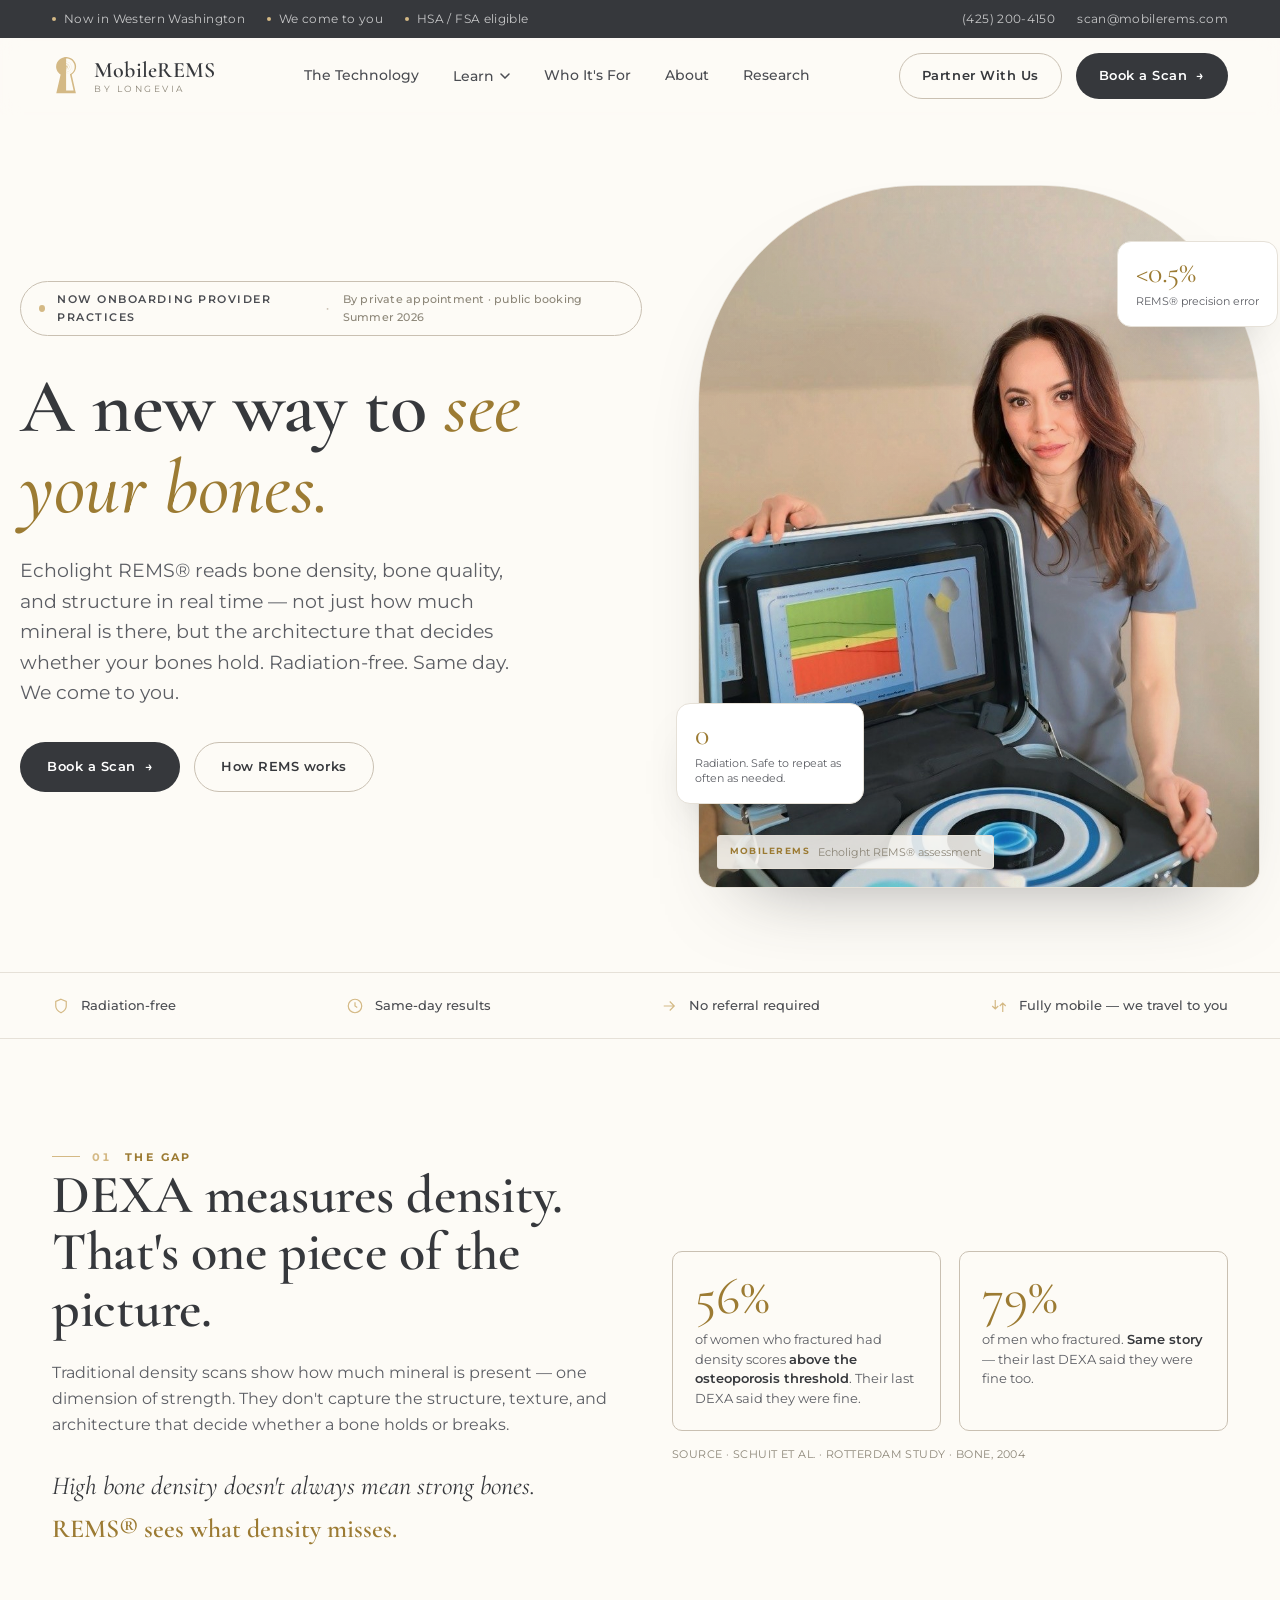
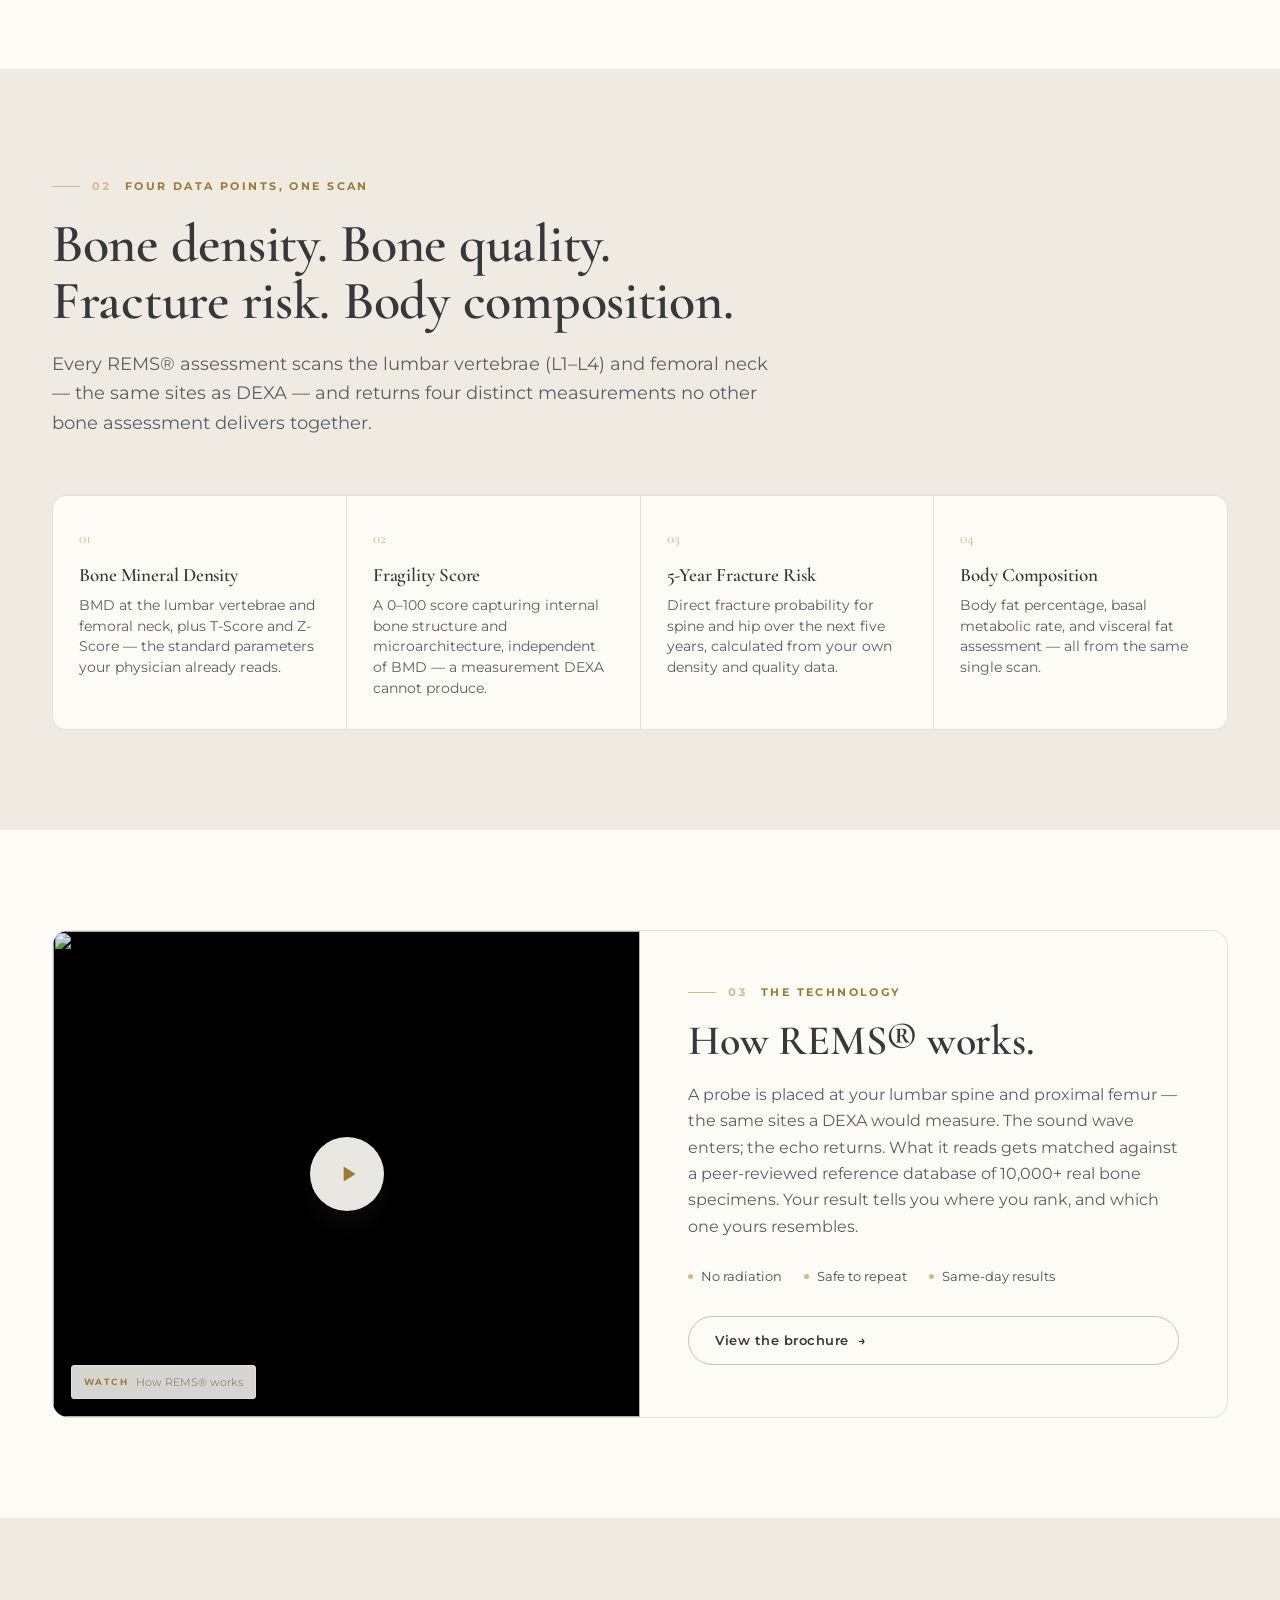
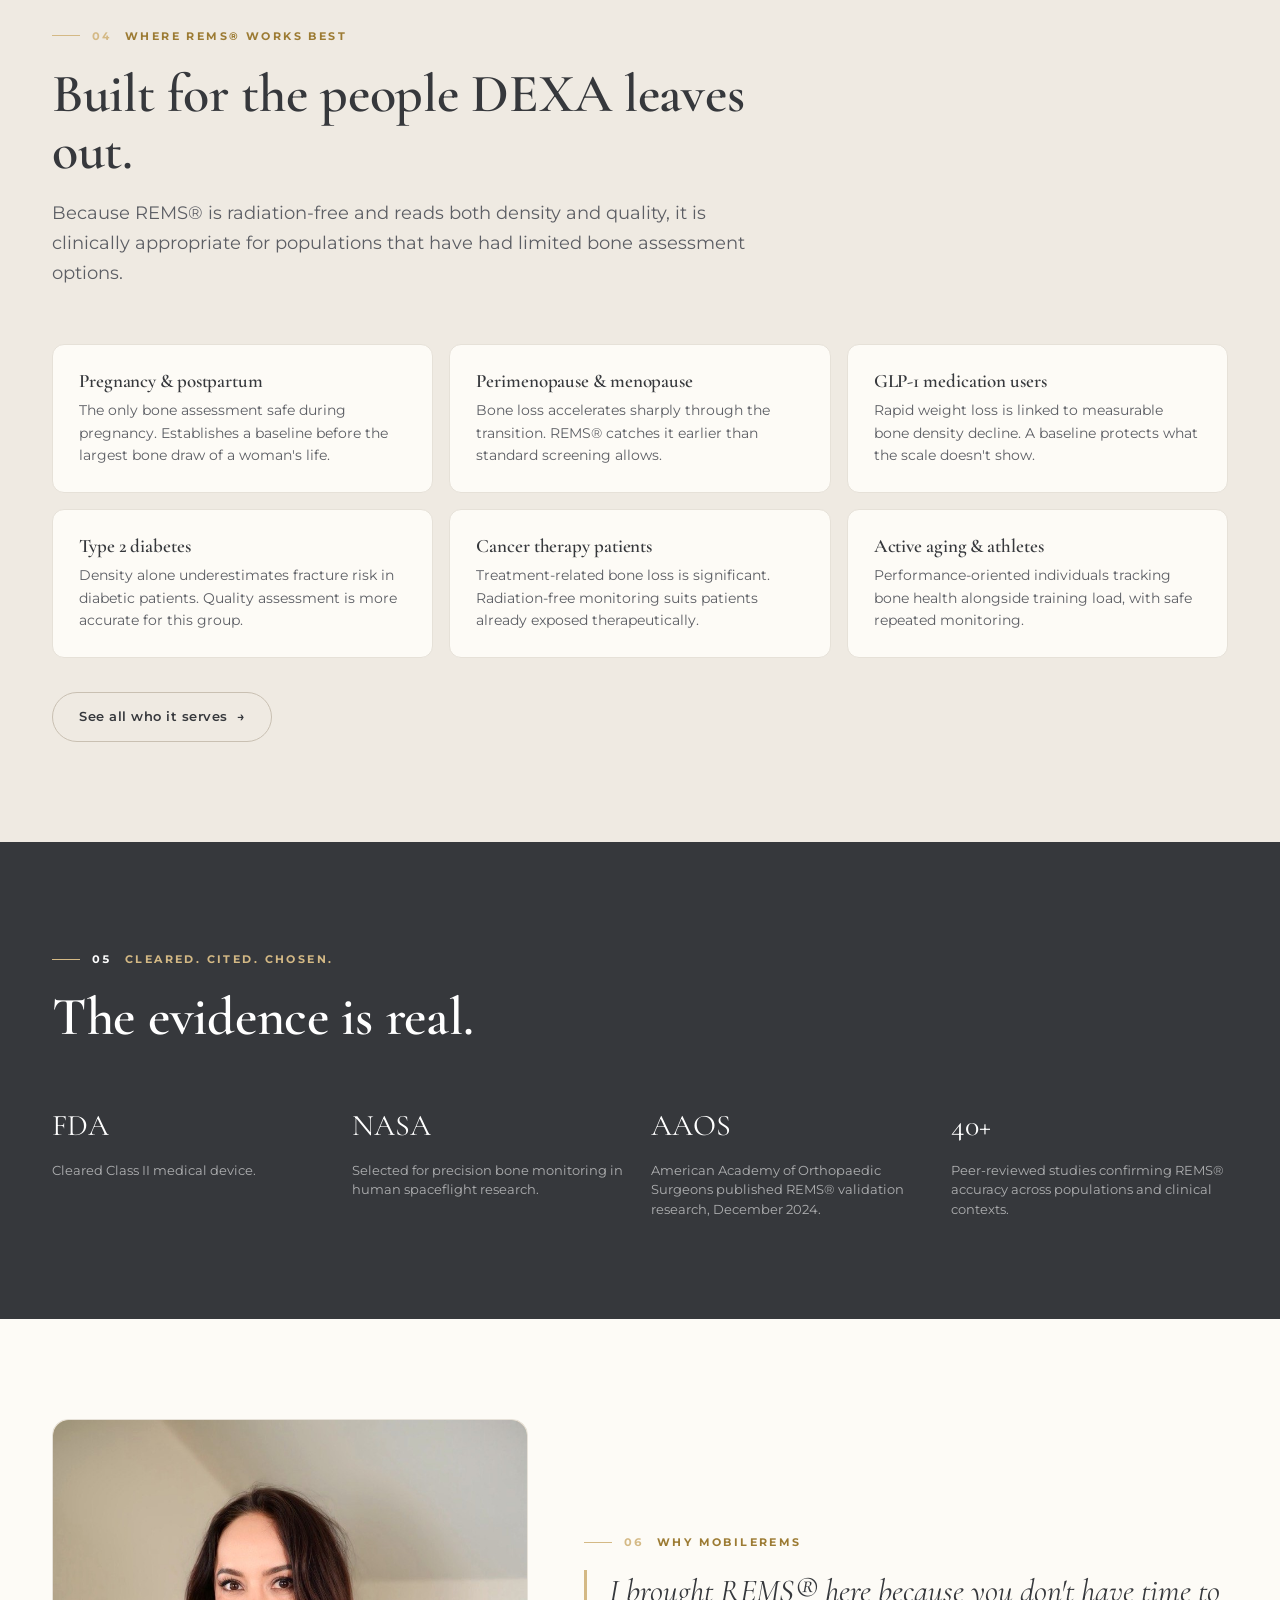
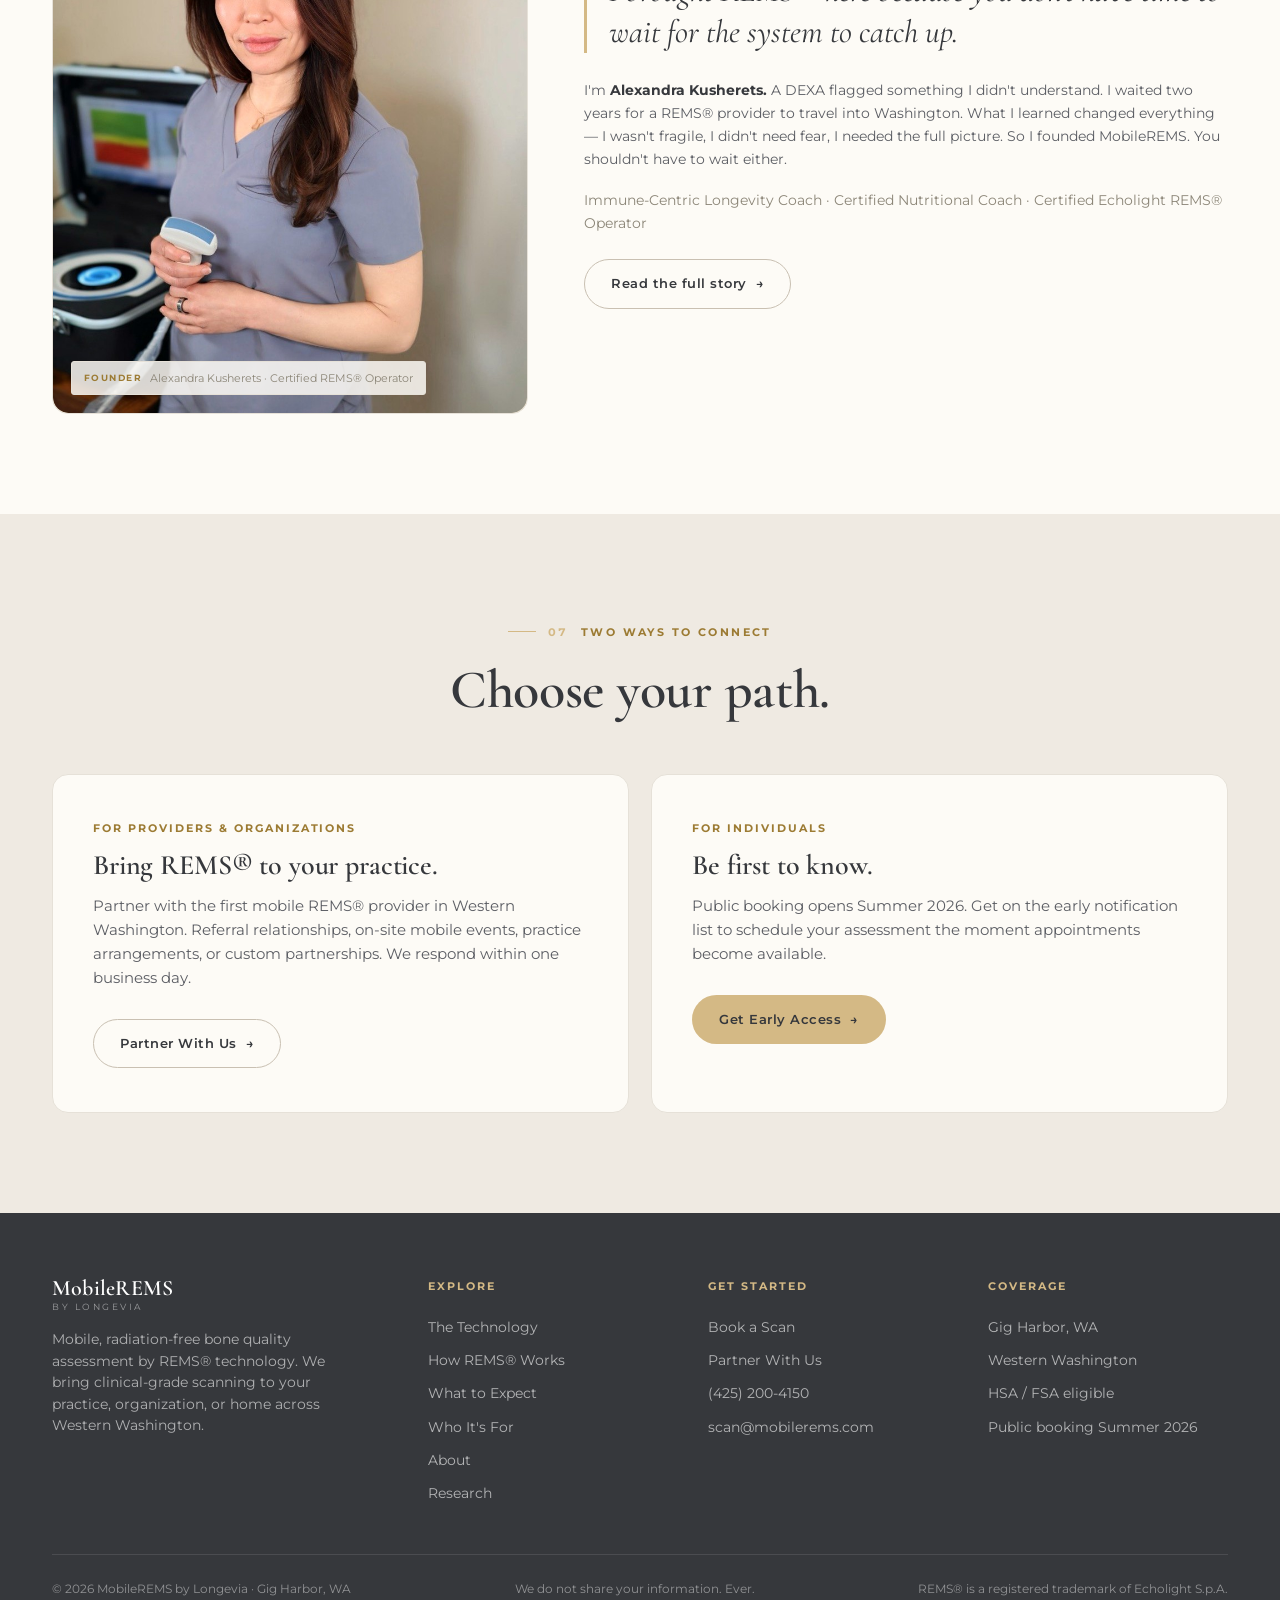
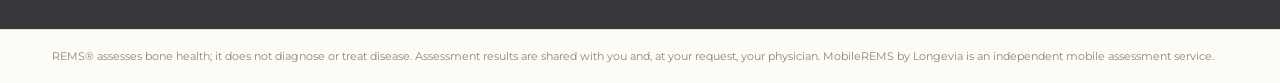
==== commit ddcc386d: "feat(nav): add Learn dropdown alongside The Technology; assets v17 - top nav now has 5 items: The Te" ====
--- a/index.html
+++ b/index.html
@@ -21,7 +21,7 @@
 <link rel="preconnect" href="https://fonts.gstatic.com" crossorigin>
 <link href="https://fonts.googleapis.com/css2?family=Cormorant+Garamond:ital,wght@0,400;0,500;0,600;0,700;1,400;1,500&family=Montserrat:wght@400;500;600;700&display=swap" rel="stylesheet">
 
-<link rel="stylesheet" href="/assets/css/styles.css?v=16">
+<link rel="stylesheet" href="/assets/css/styles.css?v=17">
 </head>
 <body>
 
@@ -51,6 +51,14 @@
 
     <nav class="nav-links" aria-label="Primary">
       <a href="/technology">The Technology</a>
+      <div class="nav-item has-sub">
+        <button type="button" class="nav-sub-trigger" aria-haspopup="true">Learn <svg class="caret" viewBox="0 0 10 6" aria-hidden="true"><path d="M1 1l4 4 4-4" fill="none" stroke="currentColor" stroke-width="1.5" stroke-linecap="round"/></svg></button>
+        <div class="nav-sub" role="menu" aria-label="Learn">
+          <a href="/technology" role="menuitem">REMS Technology</a>
+          <a href="/how-rems-works" role="menuitem">How REMS&reg; Works</a>
+          <a href="/what-to-expect" role="menuitem">What to Expect</a>
+        </div>
+      </div>
       <a href="/who-its-for">Who It's For</a>
       <a href="/about">About</a>
       <a href="/research">Research</a>
@@ -71,6 +79,12 @@
     <button class="drawer-close" id="drawer-close" aria-label="Close menu">&times;</button>
   </div>
   <a class="dl" href="/technology">The Technology</a>
+  <div class="dl-group">
+    <span class="dl-label">Learn</span>
+    <a class="dl sub" href="/technology">REMS Technology</a>
+    <a class="dl sub" href="/how-rems-works">How REMS&reg; Works</a>
+    <a class="dl sub" href="/what-to-expect">What to Expect</a>
+  </div>
   <a class="dl" href="/who-its-for">Who It's For</a>
   <a class="dl" href="/about">About</a>
   <a class="dl" href="/research">Research</a>
@@ -306,6 +320,6 @@
   <div class="wrap">REMS® assesses bone health; it does not diagnose or treat disease. Assessment results are shared with you and, at your request, your physician. MobileREMS by Longevia is an independent mobile assessment service.</div>
 </div>
 
-<script src="/assets/js/site.js?v=16"></script>
+<script src="/assets/js/site.js?v=17"></script>
 </body>
 </html>
--- a/assets/css/styles.css
+++ b/assets/css/styles.css
@@ -96,17 +96,48 @@
   .brand-name b{ font-family: var(--serif); font-weight: 600; font-size: 22px; color: var(--ink); letter-spacing: .01em; }
   .brand-name small{ font-size: 9px; letter-spacing: .28em; text-transform: uppercase; color: var(--muted); margin-top: 3px; }
 
-  .nav-links{ display: flex; gap: 34px; }
-  .nav-links a{
+  .nav-links{ display: flex; gap: 34px; align-items: center; }
+  .nav-links a,
+  .nav-links .nav-sub-trigger{
     font-size: 14px; font-weight: 500; color: var(--charcoal);
     position: relative; padding: 4px 0; transition: color .15s;
   }
-  .nav-links a::after{
+  .nav-links a::after,
+  .nav-links .nav-sub-trigger::after{
     content:""; position:absolute; left:0; bottom:-2px; width:0; height:1.5px;
     background: var(--gold); transition: width .22s ease;
   }
-  .nav-links a:hover{ color: var(--ink); }
-  .nav-links a:hover::after{ width: 100%; }
+  .nav-links a:hover,
+  .nav-links .nav-sub-trigger:hover{ color: var(--ink); }
+  .nav-links a:hover::after,
+  .nav-links .nav-sub-trigger:hover::after{ width: 100%; }
+
+  /* Learn dropdown */
+  .nav-links .nav-item.has-sub{ position:relative; display:inline-flex; }
+  .nav-links .nav-sub-trigger{
+    display:inline-flex; align-items:center; gap:6px;
+    background:none; border:0; cursor:pointer; font-family:inherit; letter-spacing:inherit;
+  }
+  .nav-links .nav-sub-trigger .caret{ width:10px; height:6px; transition:transform .2s ease; }
+  .nav-item.has-sub:hover .caret,
+  .nav-item.has-sub:focus-within .caret{ transform:rotate(180deg); }
+  .nav-sub{
+    position:absolute; top:100%; left:50%; transform:translateX(-50%) translateY(6px);
+    min-width:230px; padding:10px; margin-top:10px;
+    background:var(--bg); border:1px solid var(--rule); border-radius:14px;
+    box-shadow:0 24px 50px -24px rgba(54,56,60,.35);
+    opacity:0; visibility:hidden; transition:opacity .18s ease, transform .18s ease;
+    z-index:80;
+  }
+  .nav-sub::before{ content:""; position:absolute; left:0; right:0; top:-12px; height:12px; }
+  .nav-item.has-sub:hover .nav-sub,
+  .nav-item.has-sub:focus-within .nav-sub{
+    opacity:1; visibility:visible; transform:translateX(-50%) translateY(0);
+  }
+  .nav-sub a{ display:block; padding:11px 14px; border-radius:9px; font-size:13.5px; color:var(--ink); text-decoration:none; white-space:nowrap; }
+  .nav-sub a::after{ display:none; }
+  .nav-sub a:hover{ background:var(--cream); color:var(--ink); }
+  .nav-sub a.active{ color:var(--bronze); }
 
   .nav-cta{ display:flex; align-items:center; gap: 14px; }
   .nav-cta .btn{ padding: 11px 22px; }
@@ -118,7 +149,7 @@
   .burger span::before, .burger span::after{ content:""; position:absolute; left:0; width:18px; height:1.5px; background: var(--ink); transition: .2s; }
   .burger span::before{ top: -6px; } .burger span::after{ top: 6px; }
 
-  @media (max-width: 1000px){
+  @media (max-width: 1080px){
     .nav-links{ display:none; }
     .burger{ display:flex; }
     .nav-cta .btn-primary{ display:none; }                 /* Book a Scan moves to the drawer */
@@ -140,6 +171,9 @@
   .drawer-top{ display:flex; justify-content:space-between; align-items:center; margin-bottom: 40px; }
   .drawer-close{ width:42px;height:42px;border:1px solid var(--rule-strong);border-radius:8px;background:transparent;font-size:20px;color:var(--ink);cursor:pointer; }
   .drawer a.dl{ font-family: var(--serif); font-size: 32px; color: var(--ink); padding: 14px 0; border-bottom: 1px solid var(--rule); }
+  .drawer .dl-group{ display:flex; flex-direction:column; }
+  .drawer .dl-label{ display:block; padding:14px 0 4px; font-size:11px; letter-spacing:.16em; text-transform:uppercase; color:var(--bronze); }
+  .drawer a.dl.sub{ padding-left:14px; font-size:22px; }
   .drawer .btn{ margin-top: 28px; justify-content:center; }
 
   /* ============ HERO ============ */
@@ -493,8 +527,11 @@
   .spec-item p{ margin:7px 0 0; font-size:14.5px; color:var(--text); line-height:1.6; }
 
   /* active nav state */
-  .nav-links a.active{ color: var(--ink); }
-  .nav-links a.active::after{ width:100%; }
+  .nav-links a.active,
+  .nav-links .nav-sub-trigger.active{ color: var(--ink); }
+  .nav-links a.active::after,
+  .nav-links .nav-sub-trigger.active::after{ width:100%; }
+  .nav-sub a.active::after{ display:none; }
 
   /* page utilities */
   .lead-actions{ display:flex; gap:14px; flex-wrap:wrap; margin-top:30px; }
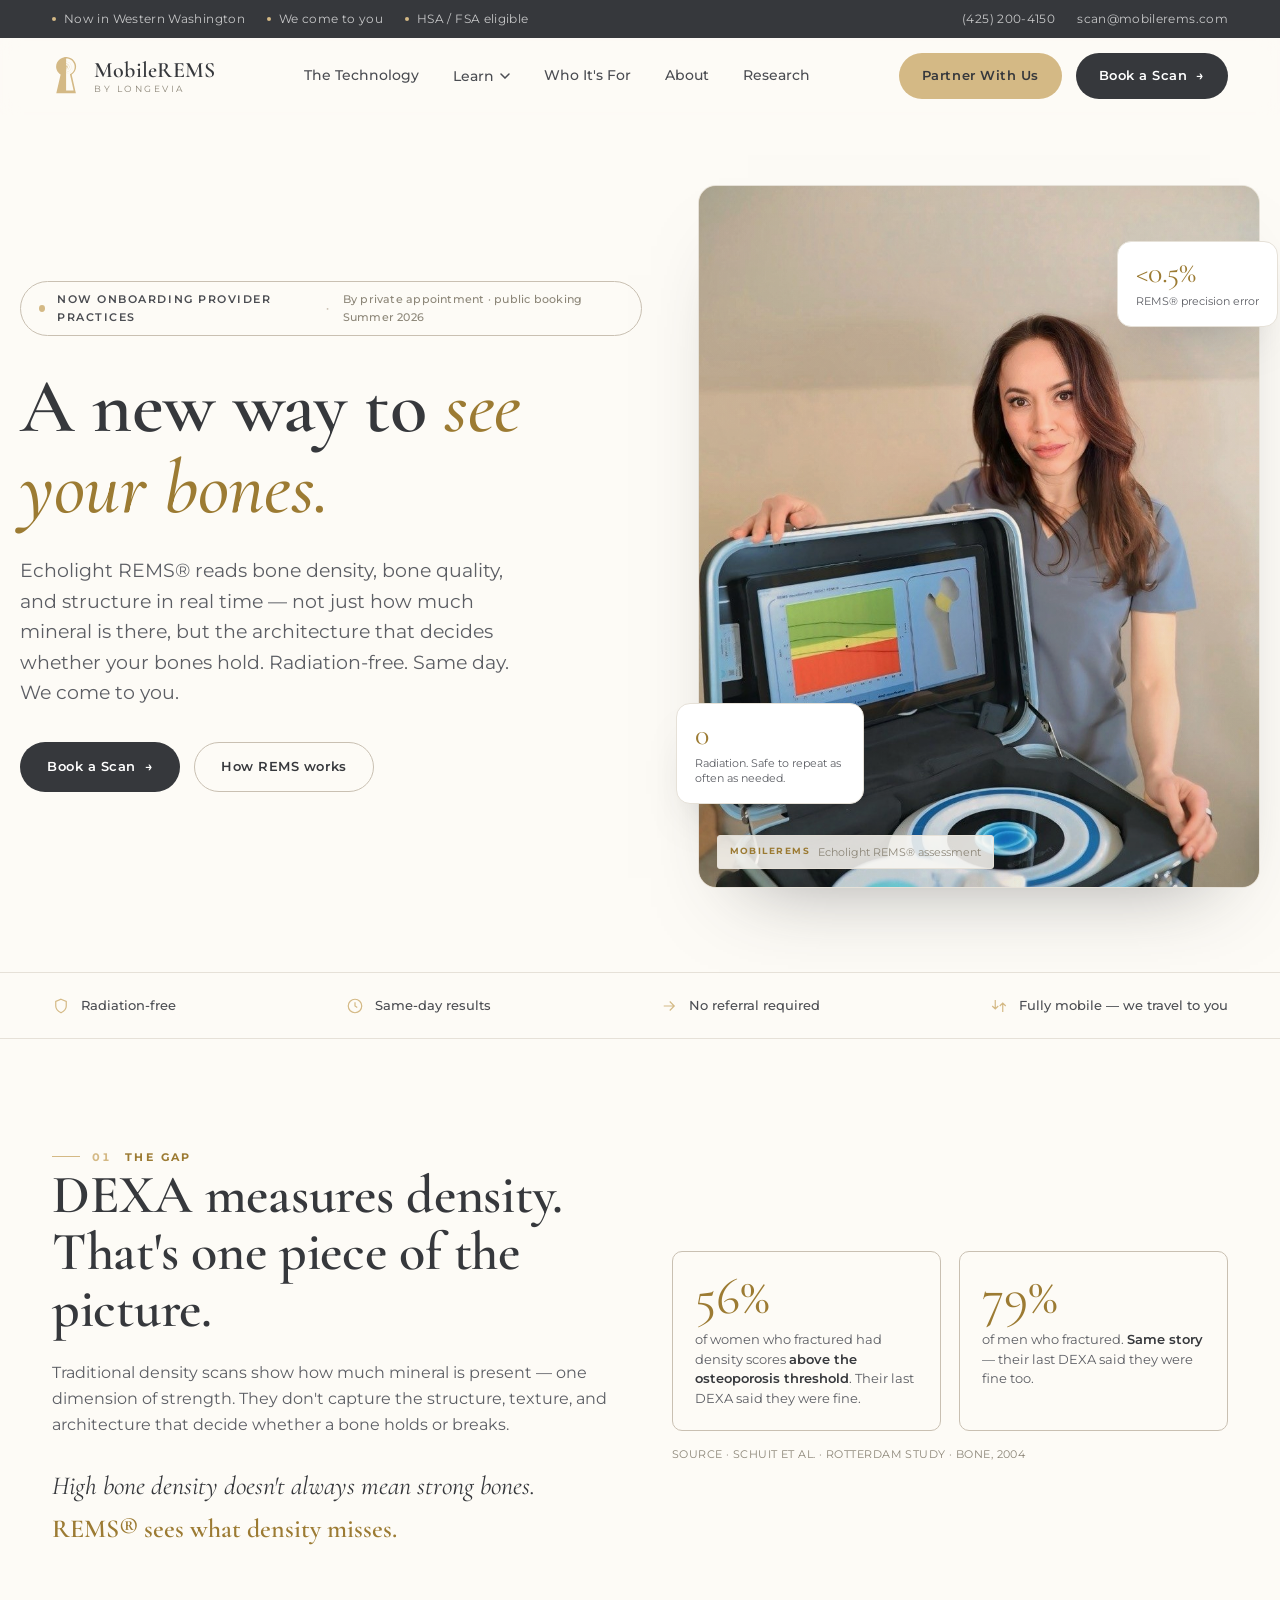
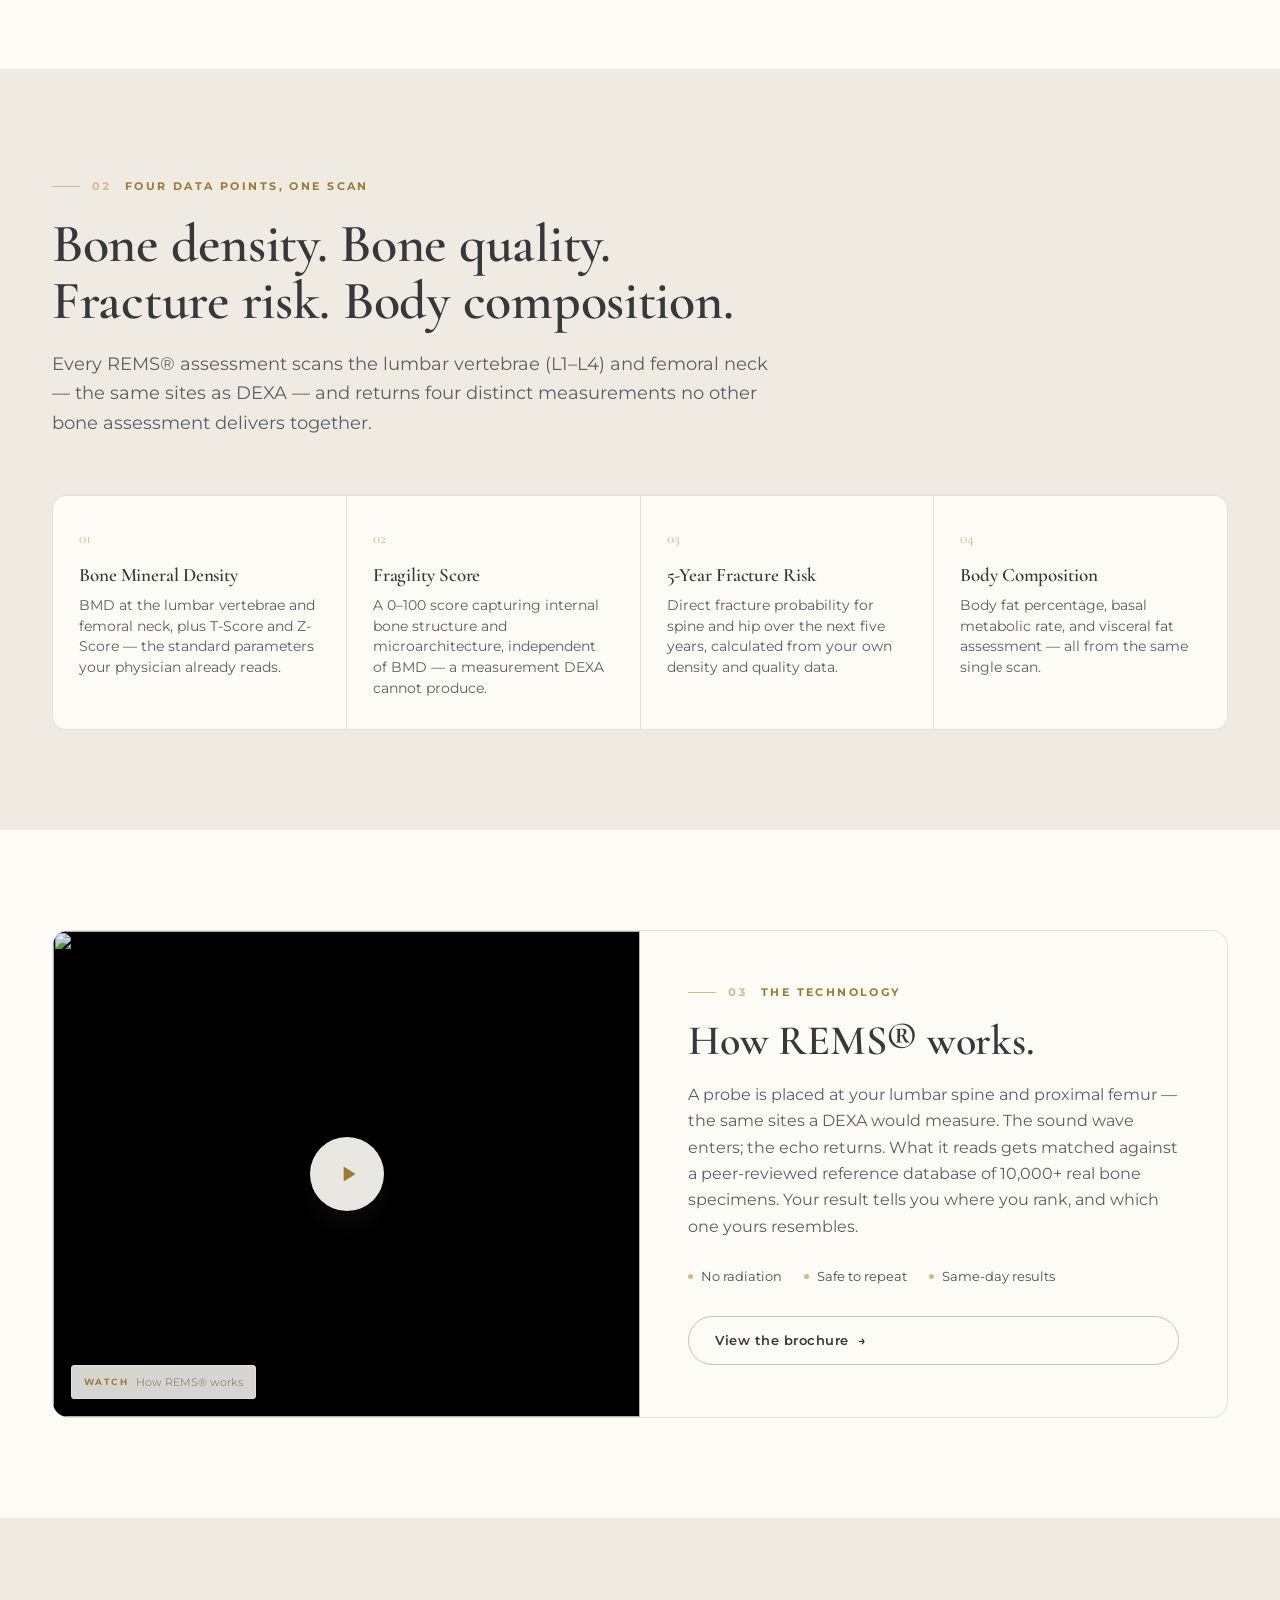
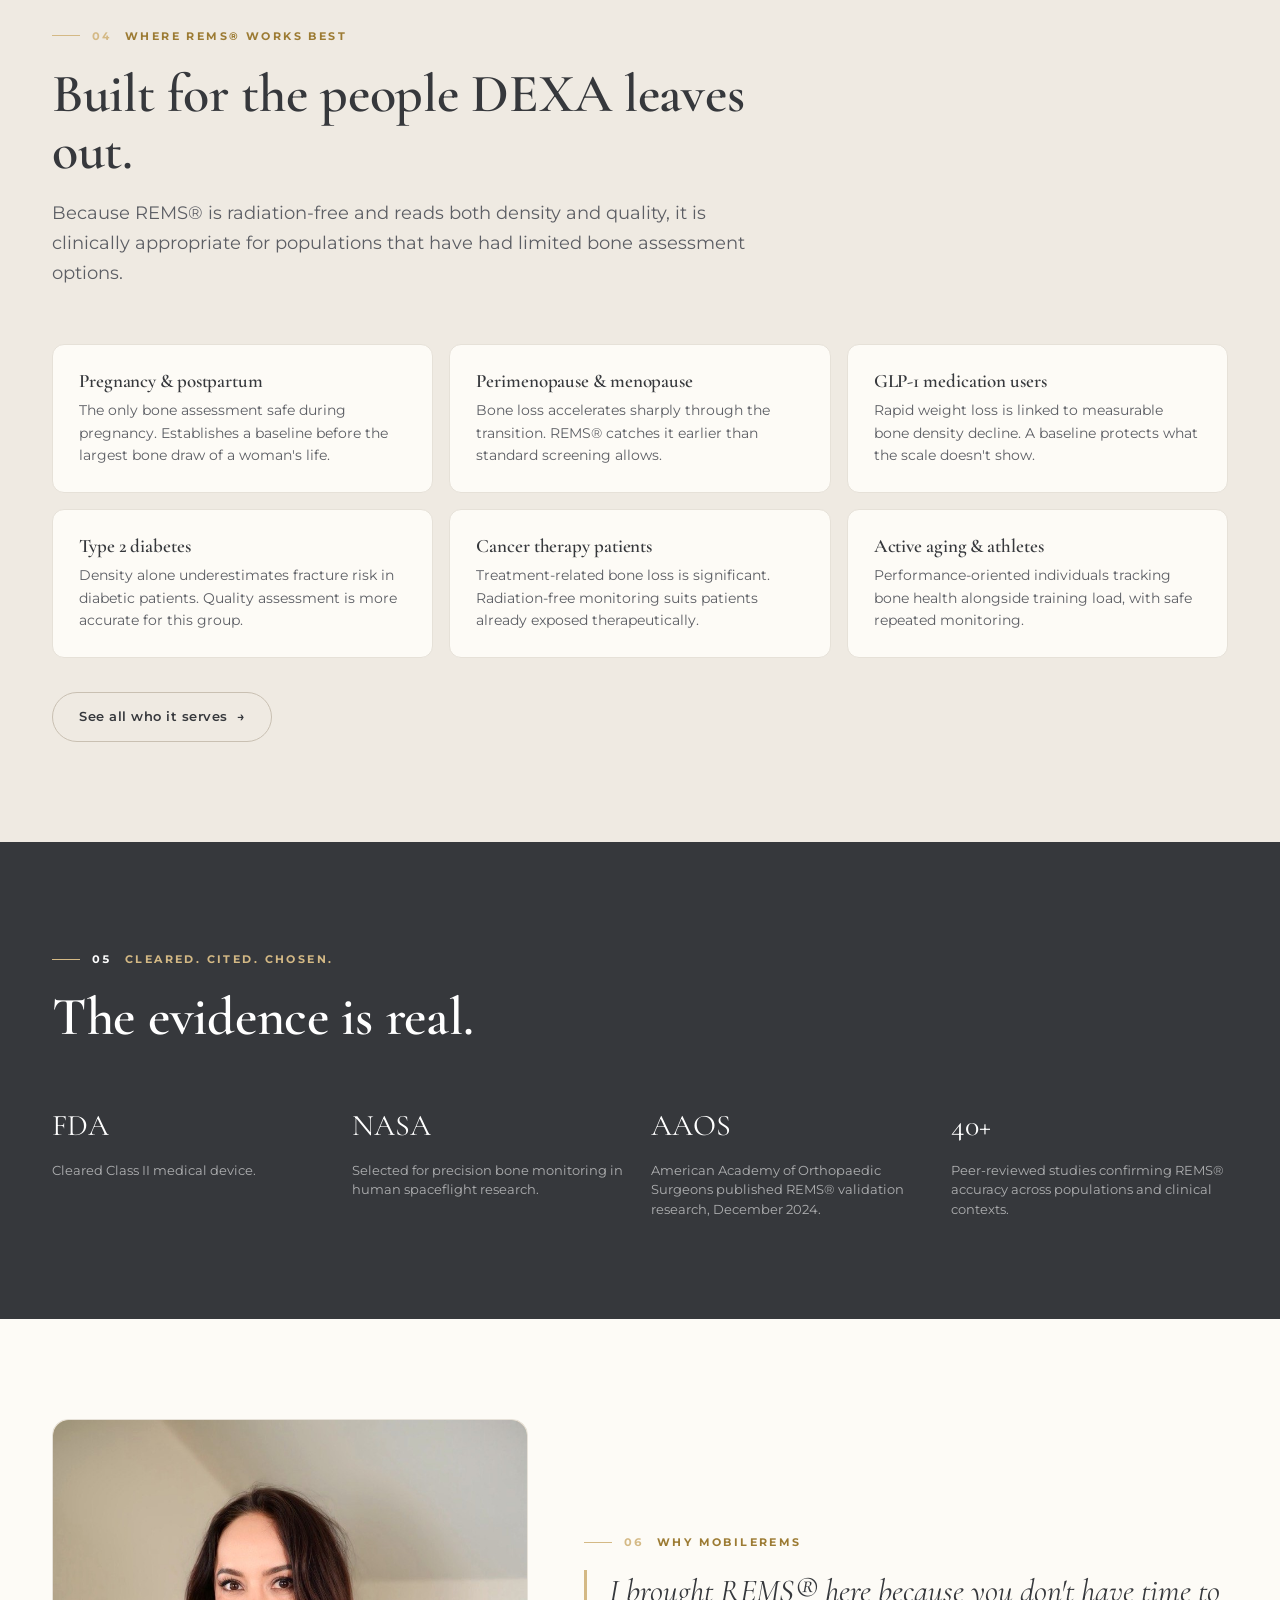
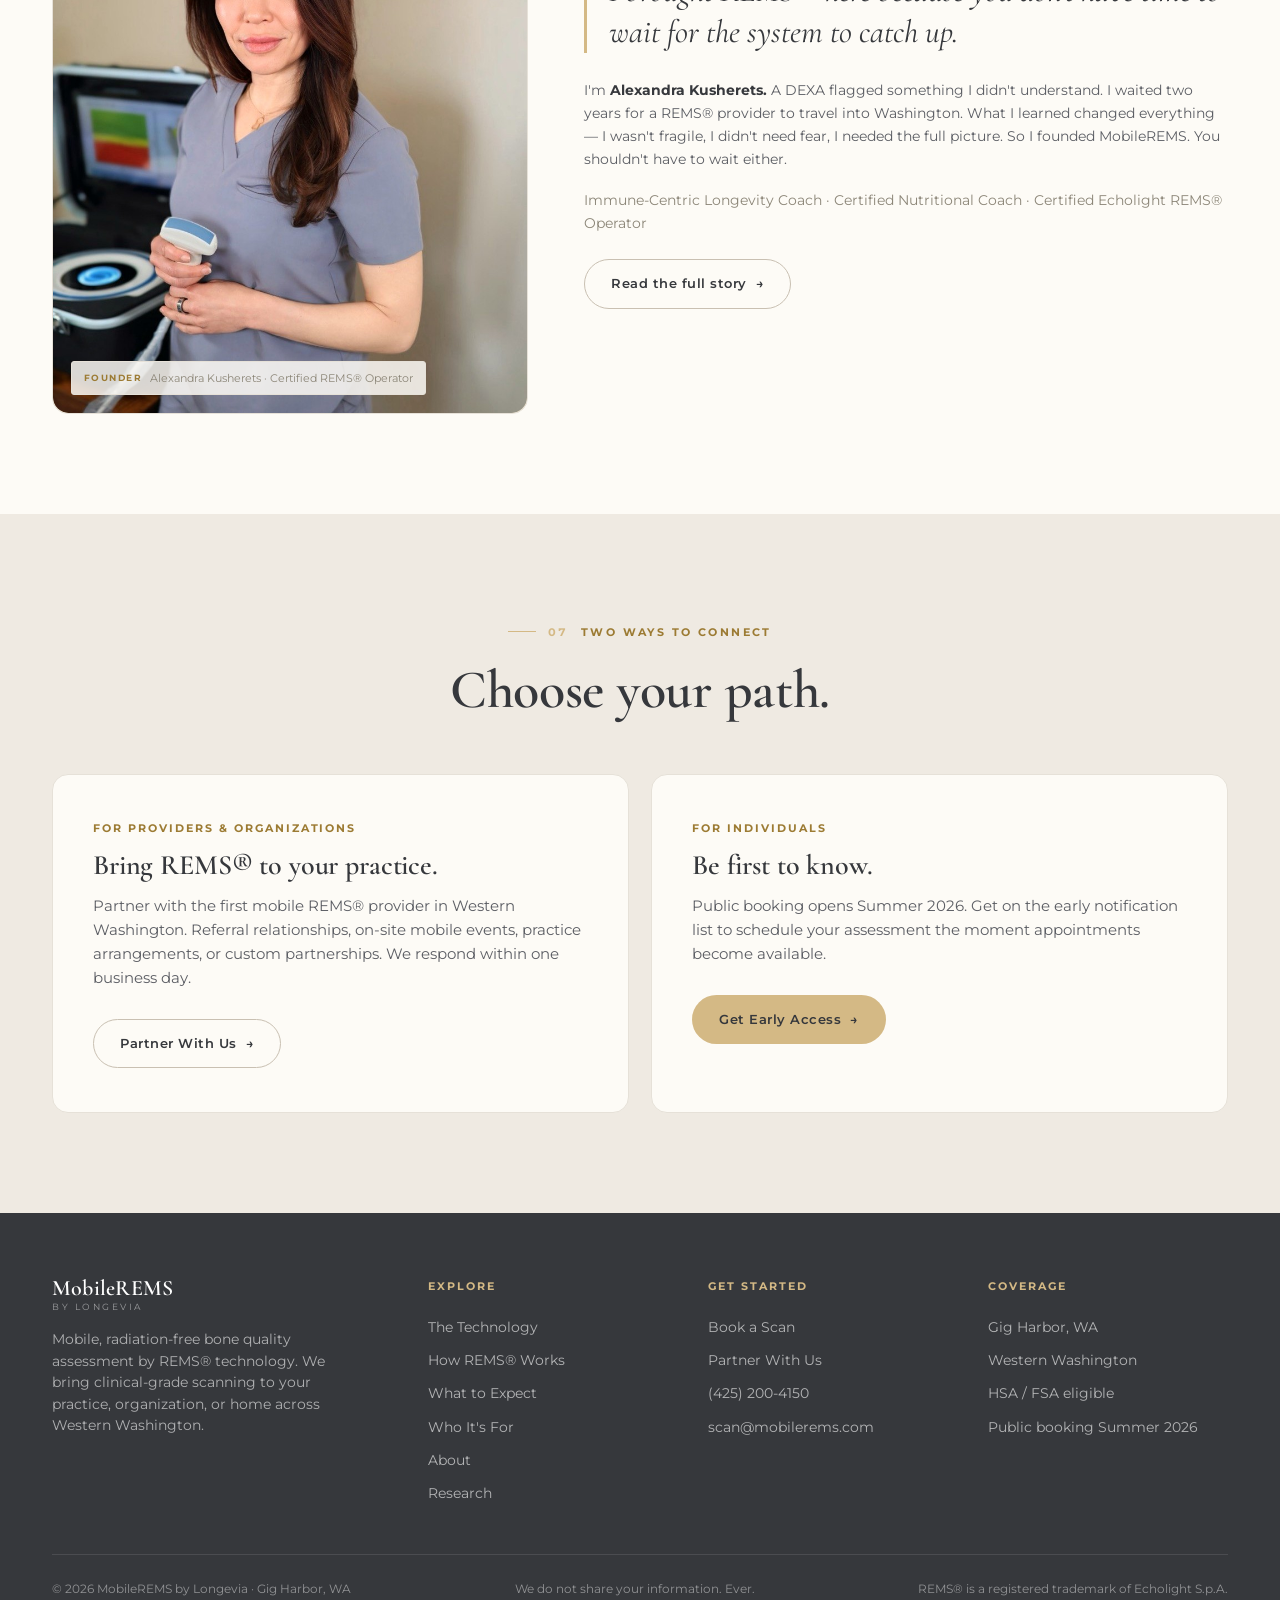
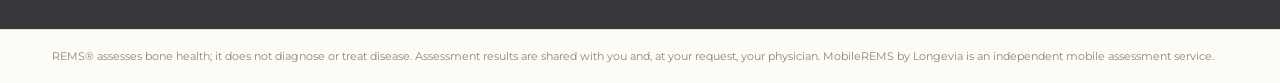
==== commit cd504917: "style: rectangular hero photo frame + gold Partner CTA; assets v18 - FIX 1: home hero .keyframe bord" ====
--- a/index.html
+++ b/index.html
@@ -21,7 +21,7 @@
 <link rel="preconnect" href="https://fonts.gstatic.com" crossorigin>
 <link href="https://fonts.googleapis.com/css2?family=Cormorant+Garamond:ital,wght@0,400;0,500;0,600;0,700;1,400;1,500&family=Montserrat:wght@400;500;600;700&display=swap" rel="stylesheet">
 
-<link rel="stylesheet" href="/assets/css/styles.css?v=17">
+<link rel="stylesheet" href="/assets/css/styles.css?v=18">
 </head>
 <body>
 
@@ -65,7 +65,7 @@
     </nav>
 
     <div class="nav-cta">
-      <a class="btn btn-ghost" href="/partners"><span class="lbl-full">Partner With Us</span><span class="lbl-short">Partner</span></a>
+      <a class="btn btn-gold" href="/partners"><span class="lbl-full">Partner With Us</span><span class="lbl-short">Partner</span></a>
       <a class="btn btn-primary" href="/book">Book a Scan <span class="arr">&rarr;</span></a>
       <button class="burger" id="burger" aria-label="Open menu"><span></span></button>
     </div>
@@ -320,6 +320,6 @@
   <div class="wrap">REMS® assesses bone health; it does not diagnose or treat disease. Assessment results are shared with you and, at your request, your physician. MobileREMS by Longevia is an independent mobile assessment service.</div>
 </div>
 
-<script src="/assets/js/site.js?v=17"></script>
+<script src="/assets/js/site.js?v=18"></script>
 </body>
 </html>
--- a/assets/css/styles.css
+++ b/assets/css/styles.css
@@ -142,7 +142,7 @@
   .nav-cta{ display:flex; align-items:center; gap: 14px; }
   .nav-cta .btn{ padding: 11px 22px; }
   /* nav Partner button shows the full label by default; short label only swaps in on small mobile */
-  .nav-cta .btn-ghost .lbl-short{ display:none; }
+  .nav-cta .btn-gold .lbl-short{ display:none; }
 
   .burger{ display:none; width: 42px; height: 42px; border:1px solid var(--rule-strong); border-radius: 8px; background: transparent; cursor: pointer; align-items:center; justify-content:center; }
   .burger span{ display:block; width: 18px; height: 1.5px; background: var(--ink); position: relative; }
@@ -153,12 +153,12 @@
     .nav-links{ display:none; }
     .burger{ display:flex; }
     .nav-cta .btn-primary{ display:none; }                 /* Book a Scan moves to the drawer */
-    .nav-cta .btn-ghost{ display:inline-flex; padding:8px 14px; font-size:12.5px; white-space:nowrap; } /* Partner With Us stays, compact */
+    .nav-cta .btn-gold{ display:inline-flex; padding:8px 14px; font-size:12.5px; white-space:nowrap; } /* Partner With Us stays, compact */
   }
   @media (max-width: 380px){
-    .nav-cta .btn-ghost{ padding:7px 11px; font-size:11.5px; }
-    .nav-cta .btn-ghost .lbl-full{ display:none; }         /* shorten label to "Partner" on the narrowest phones */
-    .nav-cta .btn-ghost .lbl-short{ display:inline; }
+    .nav-cta .btn-gold{ padding:7px 11px; font-size:11.5px; }
+    .nav-cta .btn-gold .lbl-full{ display:none; }         /* shorten label to "Partner" on the narrowest phones */
+    .nav-cta .btn-gold .lbl-short{ display:inline; }
   }
 
   /* mobile drawer */
@@ -201,7 +201,7 @@
   /* keyhole media */
   .hero-media{ position: relative; aspect-ratio: 4/5; }
   .keyframe{
-    position:absolute; inset:0; border-radius: 220px 220px 18px 18px;
+    position:absolute; inset:0; border-radius: 18px;
     overflow:hidden;
     background: radial-gradient(120% 80% at 50% 12%, #F6F1E8, var(--cream) 55%, var(--cream-deep));
     border: 1px solid var(--rule);
